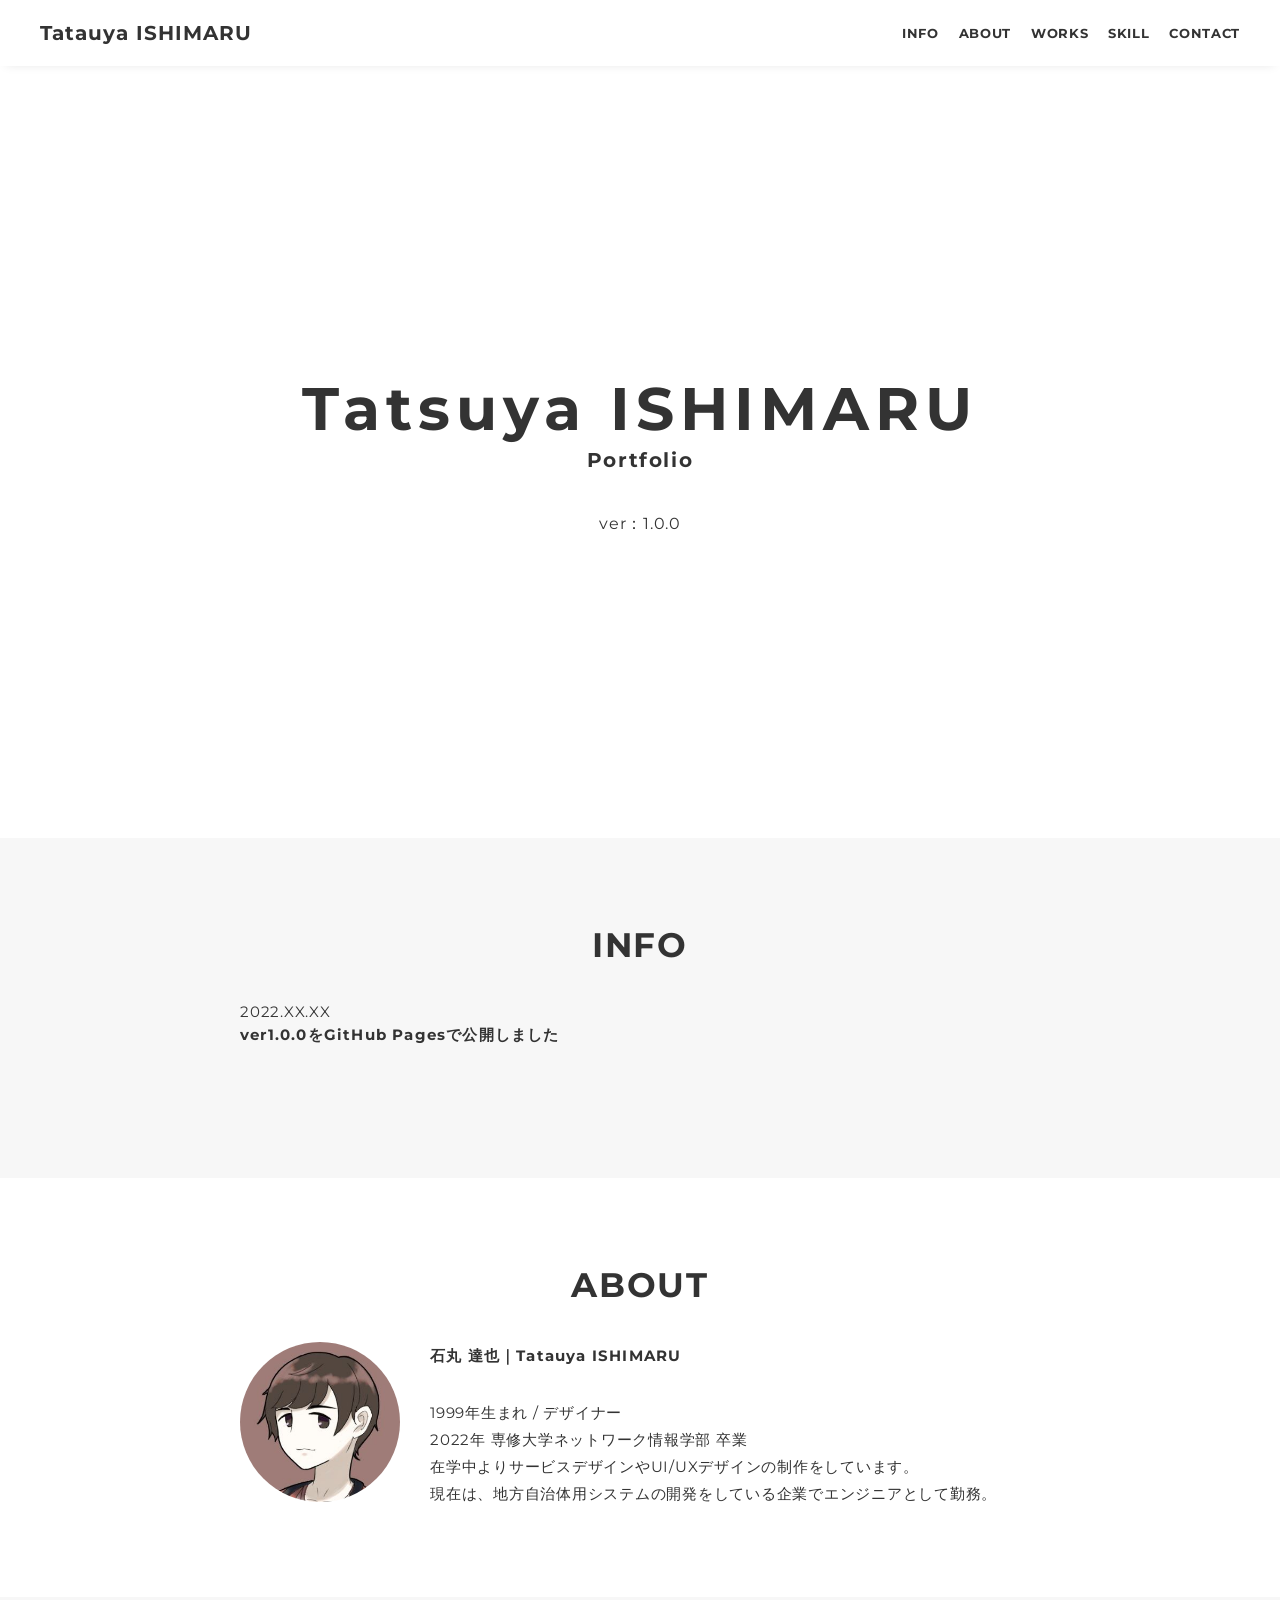
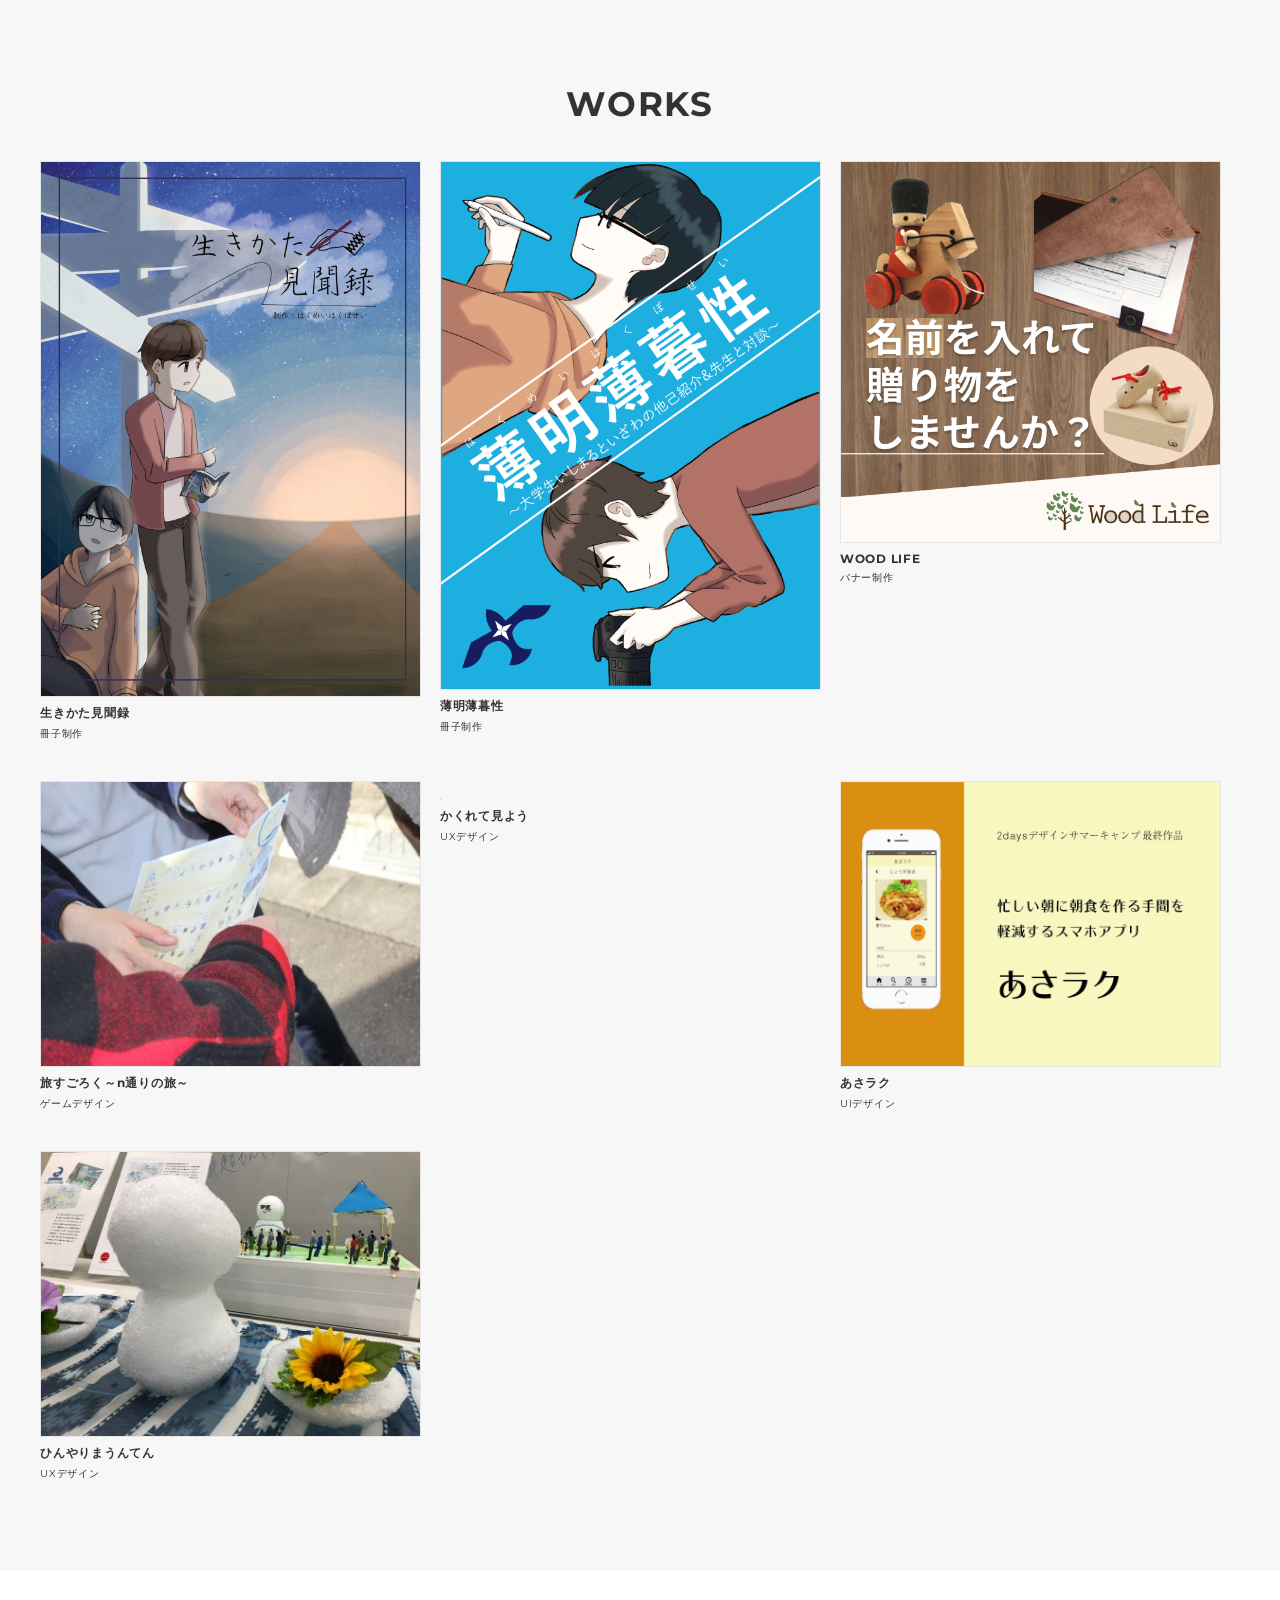
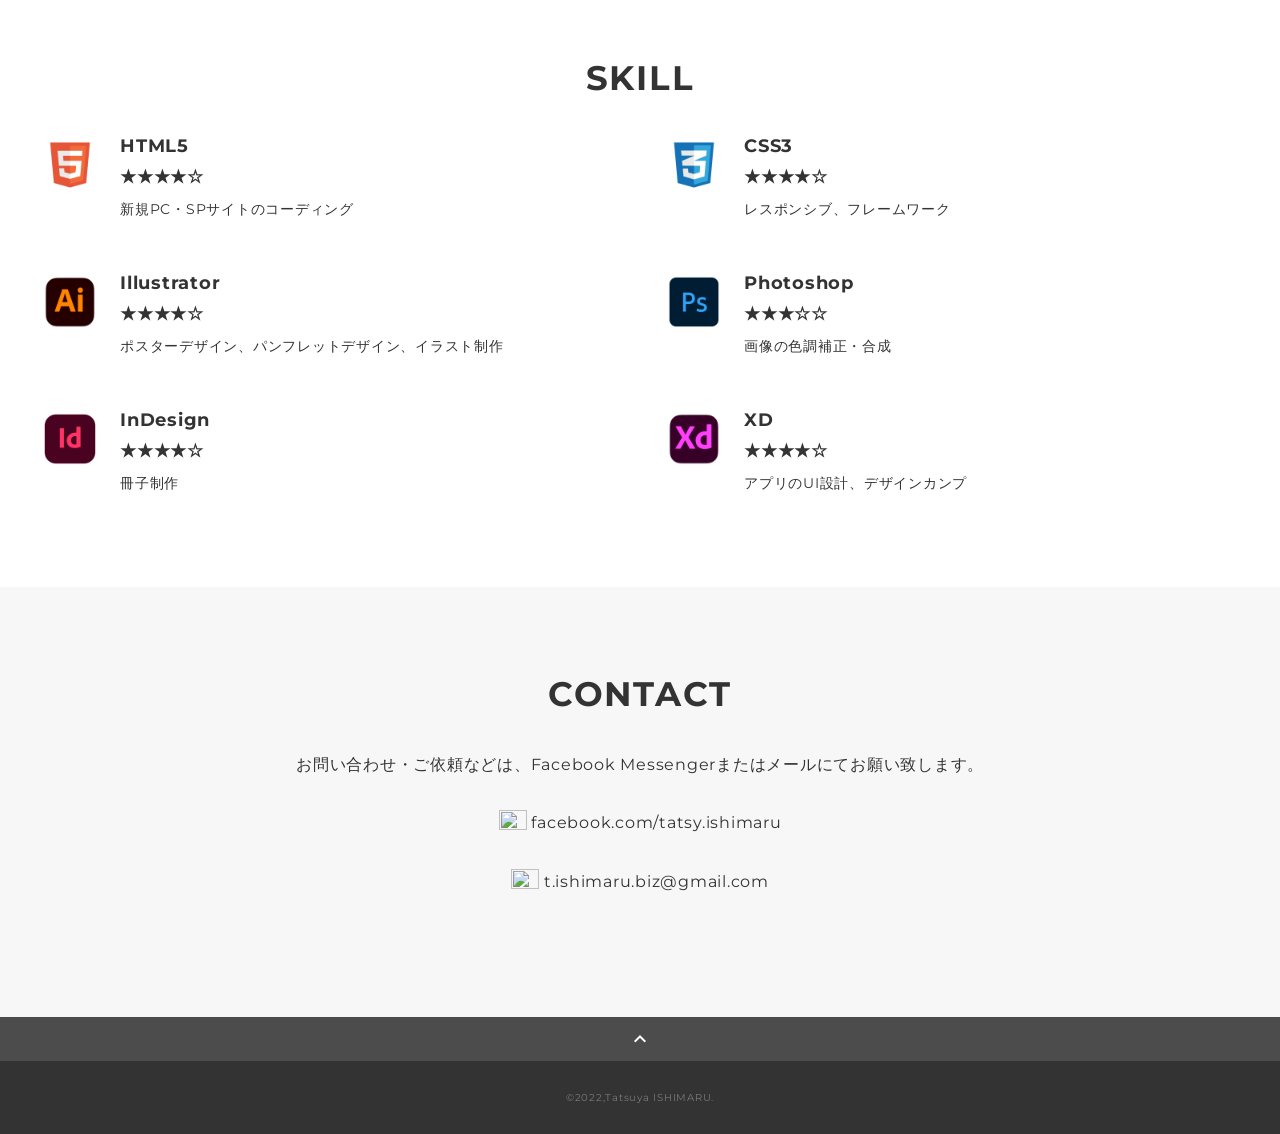
==== PortfolioSite/index.html @ 35bc1851 "GoogleAnalyticsのトラッキングコード敷設" ====
<!DOCTYPE html>
<html>
<head>
    <meta charset="utf-8">
    <meta name="viewport" content="width=device-width,initial-scale=1">
    <meta property='og:type' content='website'>
    <meta property='og:title' content='Tatsuya ISHIMARU'>
    <meta property='og:url' content='URLが入る'>
    <meta property='og:description' content='Tatsuya ISHIMARUのポートフォリオサイトです。'>
    <meta property="og:image" content="img/ogp.png">
    <meta name="description" content="Tatsuya ISHIMARUのポートフォリオサイトです" />
    <title>Tatsuya ISHIMARU</title>
    <link rel="preconnect" href="https://fonts.gstatic.com">
    <link href="https://fonts.googleapis.com/css2?family=Montserrat:wght@400;700&display=swap" rel="stylesheet">
    <link href="https://fonts.googleapis.com/css?family=Material+Icons+Outlined" rel="stylesheet">
    <link href="css/ress.css" media="all" rel="stylesheet" type="text/css" />
    <link href="css/style.css" media="all" rel="stylesheet" type="text/css" />
    <link rel="shortcut icon" href="img/favicon.ico" />
    <link rel=”canonical” href=”URLが入る” />
    <!-- Global site tag (gtag.js) - Google Analytics -->
    <script async src="https://www.googletagmanager.com/gtag/js?id=UA-171117516-1"></script>
    <script>
        window.dataLayer = window.dataLayer || [];
        function gtag() { dataLayer.push(arguments); }
        gtag('js', new Date());

        gtag('config', 'UA-171117516-1');
    </script>

</head>

<body>
    <div class="wrapper">
        <header class="header ">
            <div class="container">
                <h1 class="header-logo">
                    <a href=".">Tatauya ISHIMARU</a>
                </h1>
                <nav class="gnav">
                    <ul class="gnav-list">
                        <li class="gnav-item"><a href="#info">INFO</a></li>
                        <li class="gnav-item"><a href="#about">ABOUT</a></li>
                        <li class="gnav-item"><a href="#works">WORKS</a></li>
                        <li class="gnav-item"><a href="#skill">SKILL</a></li>
                        <li class="gnav-item"><a href="#contact">CONTACT</a></li>
                    </ul>
                </nav>
            </div>
        </header>

        <main class="content">
            <div class="mv">
                <div class="mv-container">
                    <p class="mv-title">Tatsuya ISHIMARU</p>
                    <p class="mv-subtitle">Portfolio</p>
                    <p class="mv-text">
                        ver：1.0.0
                    </p>
                </div>
            </div>

            <section class="about section" id="info">
                <div class="container">
                    <h2 class="title">INFO</h2>
                    <div class="profile">
                        <div class="profile-body">
                            <a class="works-item">2022.XX.XX</a>
                            <p class="mv-subtitle">
                                ver1.0.0をGitHub Pagesで公開しました
                            </p>
                        </div>
                    </div>
                </div>
            </section>

            <section class="about section" id="about">
                <div class="container">
                    <h2 class="title">ABOUT</h2>
                    <div class="profile">
                        <p class="profile-img">
                            <img src="img/profile.jpg" alt="">
                        </p>
                        <div class="profile-body">
                            <p class="mv-subtitle">
                                石丸 達也｜Tatauya ISHIMARU
                            </p>
                            <p>
                                1999年生まれ / デザイナー<br>
                                2022年 専修大学ネットワーク情報学部 卒業<br>
                                在学中よりサービスデザインやUI/UXデザインの制作をしています。<br>
                                現在は、地方自治体用システムの開発をしている企業でエンジニアとして勤務。
                            </p>
                        </div>
                    </div>
                </div>
            </section>

            <section class="works section" id="works">
                <div class="container">
                    <h2 class="title">WORKS</h2>
                    <div class="works-list">
                        <a class="works-item" href="07-works.html">
                            <div class="works-img"><img src="img/ikikata-kenbunroku.png" alt="" /></div>
                            <p class="works-name">生きかた見聞録</p>
                            <p class="works-info">冊子制作</p>
                        </a>
                        <a class="works-item" href="06-works.html">
                            <div class="works-img"><img src="img/hakumei-hakubosei.png" alt="" /></div>
                            <p class="works-name">薄明薄暮性</p>
                            <p class="works-info">冊子制作</p>
                        </a>
                        <a class="works-item" href="05-works.html">
                            <div class="works-img"><img src="img/woodlife.png" alt="" /></div>
                            <p class="works-name">WOOD LIFE</p>
                            <p class="works-info">バナー制作</p>
                        </a>
                        <a class="works-item" href="04-works.html">
                            <div class="works-img"><img src="img/travelgame.JPG" alt="" /></div>
                            <p class="works-name">旅すごろく～n通りの旅～</p>
                            <p class="works-info">ゲームデザイン</p>
                        </a>
                        <a class="works-item" href="03-works.html">
                            <div class="works-img"><img src="img/kakurete-miyou.jpg" alt="" /></div>
                            <p class="works-name">かくれて見よう</p>
                            <p class="works-info">UXデザイン</p>
                        </a>
                        <a class="works-item" href="02-works.html">
                            <div class="works-img"><img src="img/asaraku.png" alt="" /></div>
                            <p class="works-name">あさラク</p>
                            <p class="works-info">UIデザイン</p>
                        </a>
                        <a class="works-item" href="01-works.html">
                            <div class="works-img"><img src="img/hinyari-mountain.jpg" alt="" /></div>
                            <p class="works-name">ひんやりまうんてん</p>
                            <p class="works-info">UXデザイン</p>
                        </a>
                    </div>
                </div>
            </section>

            <section class="skill section" id="skill">
                <div class="container">
                    <h2 class="title">SKILL</h2>
                    <div class="skill-list">
                        <div class="skill-item">
                            <p class="skill-img"><img src="img/html5_icon.png" alt=""></p>
                            <div class="skill-body">
                                <h3 class="skill-name">HTML5</h3>
                                <h3 class="skill-name">★★★★☆</h3>
                                <p class="skill-text">
                                    新規PC・SPサイトのコーディング
                                </p>
                            </div>
                        </div>
                        <div class="skill-item">
                            <p class="skill-img"><img src="img/css3_icon.png" alt=""></p>
                            <div class="skill-body">
                                <h3 class="skill-name">CSS3</h3>
                                <h3 class="skill-name">★★★★☆</h3>
                                <p class="skill-text">
                                    レスポンシブ、フレームワーク
                                </p>
                            </div>
                        </div>
                        <div class="skill-item">
                            <p class="skill-img"><img src="img/illustrator_icon.png" alt=""></p>
                            <div class="skill-body">
                                <h3 class="skill-name">Illustrator</h3>
                                <h3 class="skill-name">★★★★☆</h3>
                                <p class="skill-text">
                                    ポスターデザイン、パンフレットデザイン、イラスト制作
                                </p>
                            </div>
                        </div>
                        <div class="skill-item">
                            <p class="skill-img"><img src="img/photoshop_icon.png" alt=""></p>
                            <div class="skill-body">
                                <h3 class="skill-name">Photoshop</h3>
                                <h3 class="skill-name">★★★☆☆</h3>
                                <p class="skill-text">
                                    画像の色調補正・合成
                                </p>
                            </div>
                        </div>
                        <div class="skill-item">
                            <p class="skill-img"><img src="img/indesign_icon.png" alt=""></p>
                            <div class="skill-body">
                                <h3 class="skill-name">InDesign</h3>
                                <h3 class="skill-name">★★★★☆</h3>
                                <p class="skill-text">
                                    冊子制作
                                </p>
                            </div>
                        </div>
                        <div class="skill-item">
                            <p class="skill-img"><img src="img/xd_icon.png" alt=""></p>
                            <div class="skill-body">
                                <h3 class="skill-name">XD</h3>
                                <h3 class="skill-name">★★★★☆</h3>
                                <p class="skill-text">
                                    アプリのUI設計、デザインカンプ
                                </p>
                            </div>
                        </div>
                    </div>
                </div>
            </section>

            <section class="contact section" id="contact">
                <div class="container">
                    <h2 class="title">CONTACT</h2>
                    <p class="lead">
                        お問い合わせ・ご依頼などは、<br class="sp-only">Facebook Messengerまたはメールにてお願い致します。
                    </p>
                    <div class="contact-list">
                        <p class="lead">
                            <span><img src="svg/facebook-brands.svg" width="28" height="28"></span>
                            <span class="contact-item">facebook.com/tatsy.ishimaru</span>
                        </p>
                        <p class="lead">
                            <span><img src="svg/envelope-solid.svg" width="28" height="28"></span>
                            <span class="contact-item">t.ishimaru.biz@gmail.com</span>
                        </p>
                    </div>
                </div>
            </section>

            <div class="page-top" id="js-page-top">
                <span class="material-icons-outlined">expand_less</span>
            </div>
        </main>

        <footer class="footer">
            <div class="copyright">&copy;2022,Tatsuya ISHIMARU.</div>
        </footer>

    </div>
    <script src="https://ajax.googleapis.com/ajax/libs/jquery/3.6.0/jquery.min.js"></script>
    <script type='text/javascript' src="js/script.js"></script>
</body>
</html>
---- PortfolioSite/css/ress.css ----
/*!
 * ress.css • v3.0.1
 * MIT License
 * github.com/filipelinhares/ress
 */

/* # =================================================================
   # Global selectors
   # ================================================================= */

html {
  box-sizing: border-box;
  word-break: normal;
  -moz-tab-size: 4;
  tab-size: 4;

  -webkit-text-size-adjust: 100%; /* Prevent adjustments of font size after orientation changes in iOS */
}

*,
::before,
::after {
  box-sizing: inherit;
  background-repeat: no-repeat; /* Set `background-repeat: no-repeat` to all elements and pseudo elements */
}

::before,
::after {
  vertical-align: inherit;
  text-decoration: inherit; /* Inherit text-decoration and vertical align to ::before and ::after pseudo elements */
}

* {
  margin: 0;
  padding: 0; /* Reset `padding` and `margin` of all elements */
}

/* # =================================================================
   # General elements
   # ================================================================= */

hr {
  overflow: visible; /* Show the overflow in Edge and IE */
  height: 0; /* Add the correct box sizing in Firefox */
}

details,
main {
  display: block; /* Render the `main` element consistently in IE. */
}

summary {
  display: list-item; /* Add the correct display in all browsers */
}

small {
  font-size: 80%; /* Set font-size to 80% in `small` elements */
}

[hidden] {
  display: none; /* Add the correct display in IE */
}

abbr[title] {
  /* Add the correct text decoration in Chrome, Edge, IE, Opera, and Safari */
  text-decoration: underline;
  text-decoration: underline dotted;
  border-bottom: none; /* Remove the bottom border in Chrome 57 */
}

a {
  background-color: transparent; /* Remove the gray background on active links in IE 10 */
}

a:active,
a:hover {
  outline-width: 0; /* Remove the outline when hovering in all browsers */
}

code,
kbd,
pre,
samp {
  font-family: monospace, monospace; /* Specify the font family of code elements */
}

pre {
  font-size: 1em; /* Correct the odd `em` font sizing in all browsers */
}

b,
strong {
  font-weight: bolder; /* Add the correct font weight in Chrome, Edge, and Safari */
}

/* https://gist.github.com/unruthless/413930 */
sub,
sup {
  position: relative;
  font-size: 75%;
  line-height: 0;
  vertical-align: baseline;
}

sub {
  bottom: -.25em;
}

sup {
  top: -.5em;
}

/* # =================================================================
   # Forms
   # ================================================================= */

input {
  border-radius: 0;
}

/* Replace pointer cursor in disabled elements */
[disabled] {
  cursor: default;
}

[type="number"]::-webkit-container-spin-button,
[type="number"]::-webkit-outer-spin-button {
  height: auto; /* Correct the cursor style of increment and decrement buttons in Chrome */
}

[type="search"] {
  outline-offset: -2px; /* Correct the outline style in Safari */

  -webkit-appearance: textfield; /* Correct the odd appearance in Chrome and Safari */
}

[type="search"]::-webkit-search-decoration {
  -webkit-appearance: none; /* Remove the container padding in Chrome and Safari on macOS */
}

textarea {
  overflow: auto; /* Internet Explorer 11+ */
  resize: vertical; /* Specify textarea resizability */
}

button,
input,
optgroup,
select,
textarea {
  font: inherit; /* Specify font inheritance of form elements */
}

optgroup {
  font-weight: bold; /* Restore the font weight unset by the previous rule */
}

button {
  overflow: visible; /* Address `overflow` set to `hidden` in IE 8/9/10/11 */
}

button,
select {
  text-transform: none; /* Firefox 40+, Internet Explorer 11- */
}

/* Apply cursor pointer to button elements */
button,
[type="button"],
[type="reset"],
[type="submit"],
[role="button"] {
  cursor: pointer;
  color: inherit;
}

/* Remove container padding and border in Firefox 4+ */
button::-moz-focus-container,
[type="button"]::-moz-focus-container,
[type="reset"]::-moz-focus-container,
[type="submit"]::-moz-focus-container {
  padding: 0;
  border-style: none;
}

/* Replace focus style removed in the border reset above */
button:-moz-focusring,
[type="button"]::-moz-focus-container,
[type="reset"]::-moz-focus-container,
[type="submit"]::-moz-focus-container {
  outline: 1px dotted ButtonText;
}

button,
html [type="button"],
/* Prevent a WebKit bug where (2) destroys native `audio` and `video`controls in Android 4 */
[type="reset"],
[type="submit"] {
  -webkit-appearance: button; /* Correct the inability to style clickable types in iOS */
}

/* Remove the default button styling in all browsers */
button,
input,
select,
textarea {
  border-style: none;
  background-color: transparent;
}

/* Style select like a standard input */
select {
  -webkit-appearance: none; /* Chrome 41+ */
  -moz-appearance: none; /* Firefox 36+ */
}

select::-ms-expand {
  display: none; /* Internet Explorer 11+ */
}

select::-ms-value {
  color: currentColor; /* Internet Explorer 11+ */
}

legend {
  display: table; /* Correct the text wrapping in Edge and IE */
  max-width: 100%; /* Correct the text wrapping in Edge and IE */
  max-width: 100%; /* Correct the text wrapping in Edge 18- and IE */
  white-space: normal; /* Correct the text wrapping in Edge and IE */
  color: inherit; /* Correct the color inheritance from `fieldset` elements in IE */
  border: 0; /* Correct `color` not being inherited in IE 8/9/10/11 */
}

::-webkit-file-upload-button {
  font: inherit; /* Change font properties to `inherit` in Chrome and Safari */
  color: inherit;
  /* Correct the inability to style clickable types in iOS and Safari */

  -webkit-appearance: button;
}

/* # =================================================================
   # Specify media element style
   # ================================================================= */

img {
  border-style: none; /* Remove border when inside `a` element in IE 8/9/10 */
}

/* Add the correct vertical alignment in Chrome, Firefox, and Opera */
progress {
  vertical-align: baseline;
}

/* # =================================================================
   # Accessibility
   # ================================================================= */

/* Hide content from screens but not screenreaders */
@media screen {
  [hidden~="screen"] {
    display: inherit;
  }
  [hidden~="screen"]:not(:active):not(:focus):not(:target) {
    position: absolute !important;
    clip: rect(0 0 0 0) !important;
  }
}

/* Specify the progress cursor of updating elements */
[aria-busy="true"] {
  cursor: progress;
}

/* Specify the pointer cursor of trigger elements */
[aria-controls] {
  cursor: pointer;
}

/* Specify the unstyled cursor of disabled, not-editable, or otherwise inoperable elements */
[aria-disabled] {
  cursor: default;
}
---- PortfolioSite/css/style.css ----
body {
  font-family: "Montserrat","Helvetica Neue",Arial,"Hiragino Kaku Gothic ProN","Hiragino Sans",Meiryo,sans-serif;
  font-size: 15px;
  letter-spacing: .05em;
  color: #333;
}

a {
  transition: opacity .3s;
  text-decoration: none;
  color: #1ca9e3;
}

img {
  max-width: 100%;
  height: auto;
  vertical-align: bottom;
  border-style: none;
}



.pc-only {
  display: block;
}

.sp-only {
  display: none;
}

/*--------------------------------
 レイアウト
---------------------------------*/
.wrapper {
  padding-top: 73px;
}

.section {
  padding: 90px 0;
}

.section:nth-of-type(odd) {
  background-color: #f7f7f7;
}

.container {
  max-width: 1340px;
  margin: 0 auto;
  padding: 0 40px;
}

/*--------------------------------
 見出し
---------------------------------*/
.title {
  font-size: 34px;
  font-weight: bold;
  line-height: 1;
  margin-bottom: 40px;
  text-align: center;
  letter-spacing: .05em;
  color: #333;
}

.lead {
  font-size: 16px;
  line-height: 1.8;
  margin-bottom: 30px;
}

/*--------------------------------
ヘッダー
---------------------------------*/
.header {
  position: fixed;
  top: 0;
  z-index: 1;
  width: 100%;
  background-color: #fff;
  box-shadow: 0 5px 10px -6px rgba(0,0,0,.1);
}

.header .container {
  display: flex;
  align-items: center;
  justify-content: space-between;
  padding: 20px 40px;
}

.header-logo {
  font-size: 20px;
  font-weight: bold;
  line-height: 1.2;
  margin-right: 20px;
  letter-spacing: .05em;
}

.header-logo a {
  color: #333;
}

.gnav-list {
  display: flex;
  justify-content: space-between;
  list-style: none;
}

.gnav-item:not(:last-child) {
  margin-right: 20px;
}

.gnav-item a {
  position: relative;
  font-size: 13px;
  font-weight: bold;
  display: inline-block;
  padding: 5px 0;
  transition: .3s;
  letter-spacing: .05em;
  color: #333;
}
.gnav-item a:after {
  position: absolute;
  bottom: 0;
  left: 50%;
  width: 0;
  height: 3px;
  content: "";
  transition: .3s;
  -webkit-transform: translateX(-50%);
  transform: translateX(-50%);
  background-color: #333;
}

.gnav-item a:hover:after {
  width: 100%;
}

/*--------------------------------
 メインビジュアル
---------------------------------*/
.mv {
  display: flex;
  align-items: center;
  justify-content: center;
  height: 85vh;
  text-align: center;
}

.mv-container {
  padding: 0 40px;
}

.mv-title {
  font-size: 60px;
  font-weight: bold;
  line-height: 1.2;
  margin-bottom: 5px;
  letter-spacing: .1em;
}
.mv-subtitle {
  font-size: 20px;
  font-weight: bold;
  line-height: 1;
  margin-bottom: 40px;
  letter-spacing: .08em;
}

.mv-text {
  font-size: 16px;
  line-height: 1.8;
}

/*--------------------------------
 Works
---------------------------------*/
.works-list {
  display: flex;
  flex-wrap: wrap;
  margin-bottom: -40px;
}

.works-item {
  width: 31.74603%;
  margin-right: 1.58730%;
  margin-bottom: 40px;
  color: #333;
}

.works-item:hover {
  opacity: .9;
}

.works-item:nth-of-type(3n) {
  margin-right: 0;
}

.works-img img {
  border: 1px solid #e6e6e6;
}

.works-name {
  font-size: 12px;
  font-weight: bold;
  margin-top: 8px;
}

.works-info {
  font-size: 10px;
  margin-top: 5px;
}

/*--------------------------------
 Skill
---------------------------------*/
.skill-list {
  display: flex;
  flex-wrap: wrap;
  justify-content: space-between;
  margin-bottom: -50px;
}

.skill-item {
  display: flex;
  align-items: flex-start;
  justify-content: space-between;
  width: 48%;
  margin-bottom: 50px;
}

.skill-img {
  width: 60px;
  height: auto;
  margin-right: 20px;
}

.skill-body {
  flex: 1;
}

.skill-name {
  margin-bottom: 10px;
}

.skill-text {
  font-size: 14px;
  line-height: 1.8;
}

/*--------------------------------
 About
---------------------------------*/
.profile {
  display: flex;
  flex-wrap: wrap;
  max-width: 800px;
  margin: 0 auto;
}
.profile-img {
  width: 20%;
  margin-right: 30px;
  border-radius: 50%;
}
.profile-img img {
  border-radius: 50%;
}
.profile-body {
  flex: 1;
}

.profile-body p {
  font-size: 15px;
  line-height: 1.8;
}

.profile-body p:not(:last-child) {
  margin-bottom: 30px;
}

/*--------------------------------
 Contact
---------------------------------*/
.contact {
  text-align: center;
}

.contact-item:not(:last-child) {
  margin-right: 10px;
}

.contact-text {
  margin-top: 10px;
}
/*--------------------------------
 ページトップ
---------------------------------*/
.page-top {
  font-weight: bold;
  padding: 10px;
  cursor: pointer;
  text-align: center;
  background-color: #4c4c4c;
}

.page-top .material-icons-outlined {
  vertical-align: bottom;
  color: #fff;
}

/*--------------------------------
 フッター
---------------------------------*/
.footer {
  padding: 30px;
  background-color: #333;
}

.copyright {
  font-size: 10px;
  text-align: center;
  color: #797979;
}

/*--------------------------------
 下層：Worksページ
---------------------------------*/
.article {
  padding: 80px 0;
}

.article-container {
  max-width: 1040px;
  margin: 0 auto;
  padding: 0 20px;
}

.article-title {
  margin-bottom: 30px;
  text-align: center;
}

.article-body {
  max-width: 720px;
  margin: 0 auto;
  margin-bottom: 80px;
}

.article-body h3 {
  position: relative;
  font-size: 18px;
  margin-bottom: 5px;
  padding-left: 1em;
}

.article-body h3:not(:first-child) {
  margin-top: 50px;
}

.article-body h3::before {
  position: absolute;
  top: 0;
  left: 0;
  width: 4px;
  height: 100%;
  content: "";
  border-radius: 3px;
  background-color: #333;
}

.article-body p {
  font-size: 15px;
  line-height: 1.8;
  margin-bottom: 30px;
}

.home-link {
  text-align: center;
}

/*media Queries 767
----------------------------------------------------*/
@media screen and (max-width: 767px) {
  body {
    font-size: 14px;
  }

  .pc-only {
    display: none;
  }

  .sp-only {
    display: block;
  }

  /* 見出し */
  .title {
    font-size: 26px;
    margin-bottom: 20px;
  }

  .lead {
    font-size: 14px;
    line-height: 1.7;
    margin-bottom: 20px;
  }

  /* レイアウト */
  .wrapper {
    padding-top: 57px;
  }

  .section {
    padding: 60px 0;
  }

  .container {
    padding: 0 20px;
  }

  /* ヘッダー */
  .header .container {
    padding: 15px;
  }

  .header-logo {
    font-size: 15px;
    margin-right: 15px;
  }

  .gnav-item:not(:last-child) {
    margin-right: 10px;
  }

  .gnav-item a {
    font-size: 10px;
  }

  .gnav-item a:after {
    display: none;
  }

  /*  メインビジュアル */
  .mv {
    height: 75vh;
  }

  .mv-container {
    padding: 0 20px;
  }

  .mv-title {
    font-size: 30px;
  }
  .mv-subtitle {
    font-size: 16px;
    margin-bottom: 20px;
  }

  .mv-text {
    font-size: 14px;
    line-height: 1.7;
  }

  /* Works */
  .works-name {
    font-size: 12px;
  }

  .works-info {
    margin-top: 3px;
  }

  .works-list {
    justify-content: space-between;
  }

  .works-item {
    flex: 0 0 48%;
    margin-right: 0;
    margin-bottom: 30px;
  }

  /* Skill */
  .skill-list {
    display: block;
    margin-bottom: 0;
  }

  .skill-item {
    width: 100%;
    margin-bottom: 35px;
  }

  .skill-item:last-child {
    margin-bottom: 0;
  }

  .skill-name {
    margin-bottom: 5px;
  }

  .skill-text {
    font-size: 13px;
    line-height: 1.7;
  }

  /* About */
  .profile {
    display: block;
  }
  .profile-img {
    width: 150px;
    margin: 0 auto;
    margin-bottom: 25px;
  }

  .profile-body p {
    font-size: 14px;
    line-height: 1.7;
  }

  .profile-body p:not(:last-child) {
    margin-bottom: 20px;
  }

  /* フッター */
  .footer {
    padding: 20px;
  }

  /* 下層ページ */
  .article {
    padding: 50px 0;
  }

  .article-body h3 {
    font-size: 16px;
    padding-left: .8em;
  }

  .article-body h3:not(:first-child) {
    margin-top: 30px;
  }

  .article-body p {
    font-size: 14px;
    line-height: 1.7;
    margin-bottom: 20px;
  }
}
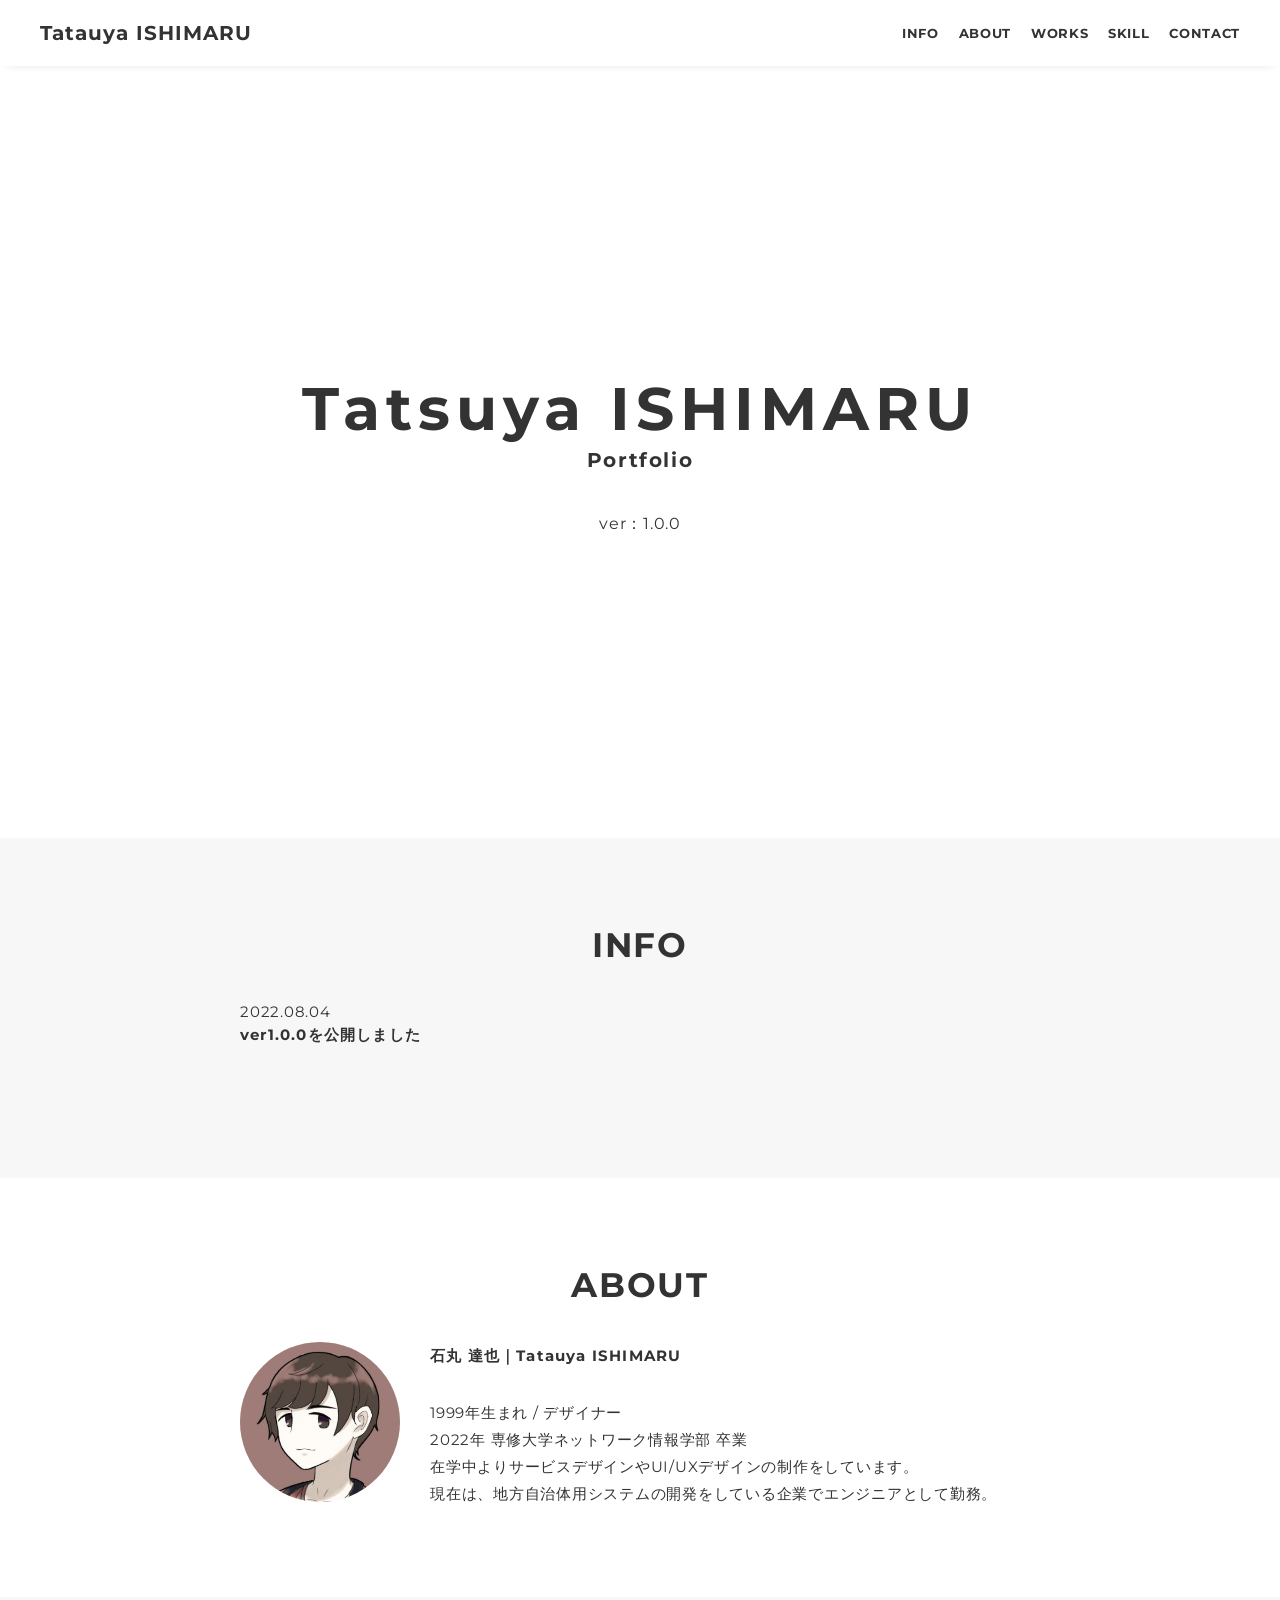
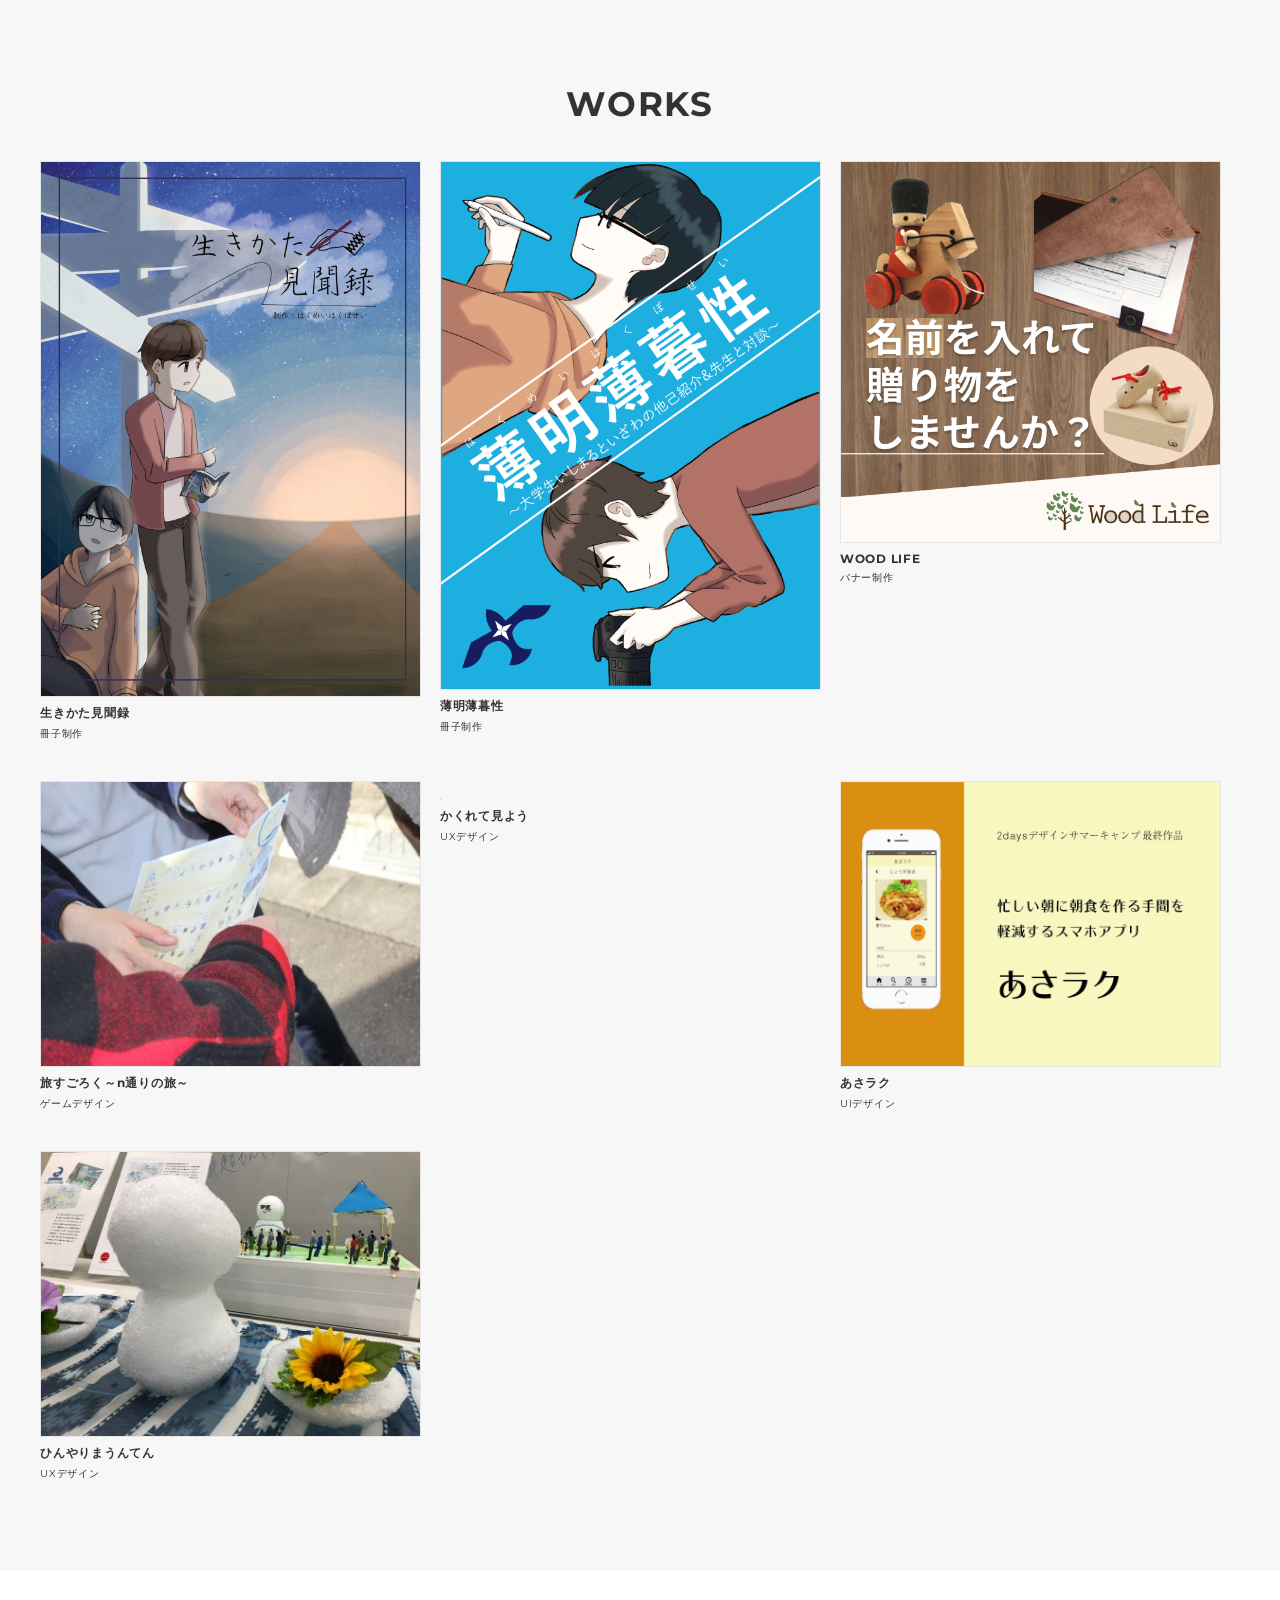
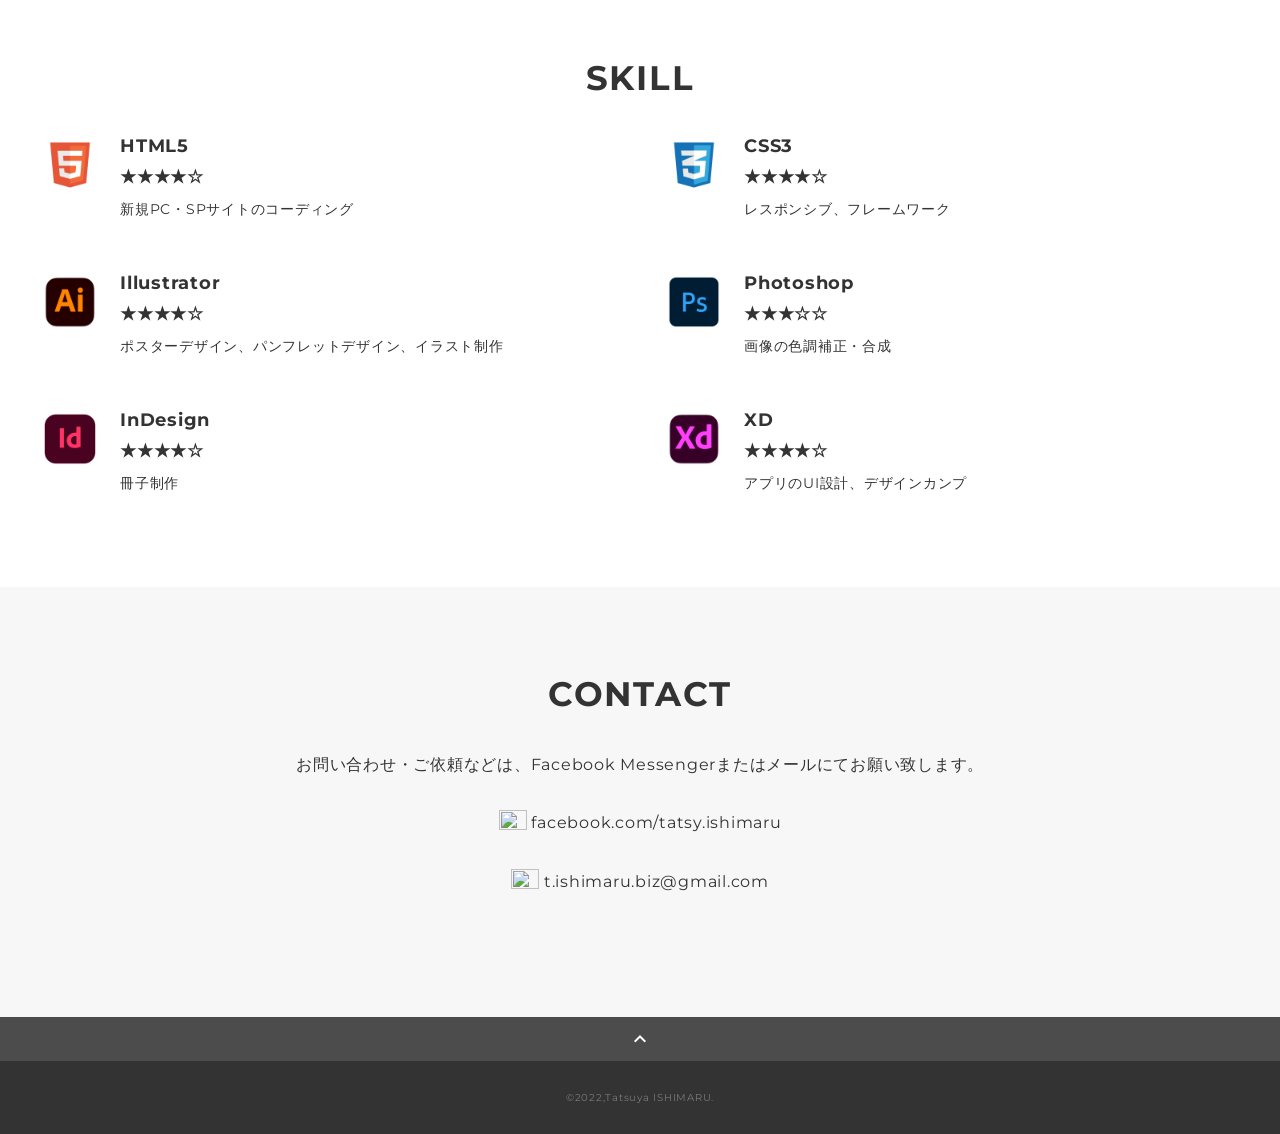
==== commit 244b01df: "お知らせ#1の追加" ====
--- a/PortfolioSite/index.html
+++ b/PortfolioSite/index.html
@@ -64,9 +64,9 @@
                     <h2 class="title">INFO</h2>
                     <div class="profile">
                         <div class="profile-body">
-                            <a class="works-item">2022.XX.XX</a>
+                            <a class="works-item">2022.08.04</a>
                             <p class="mv-subtitle">
-                                ver1.0.0をGitHub Pagesで公開しました
+                                ver1.0.0を公開しました
                             </p>
                         </div>
                     </div>
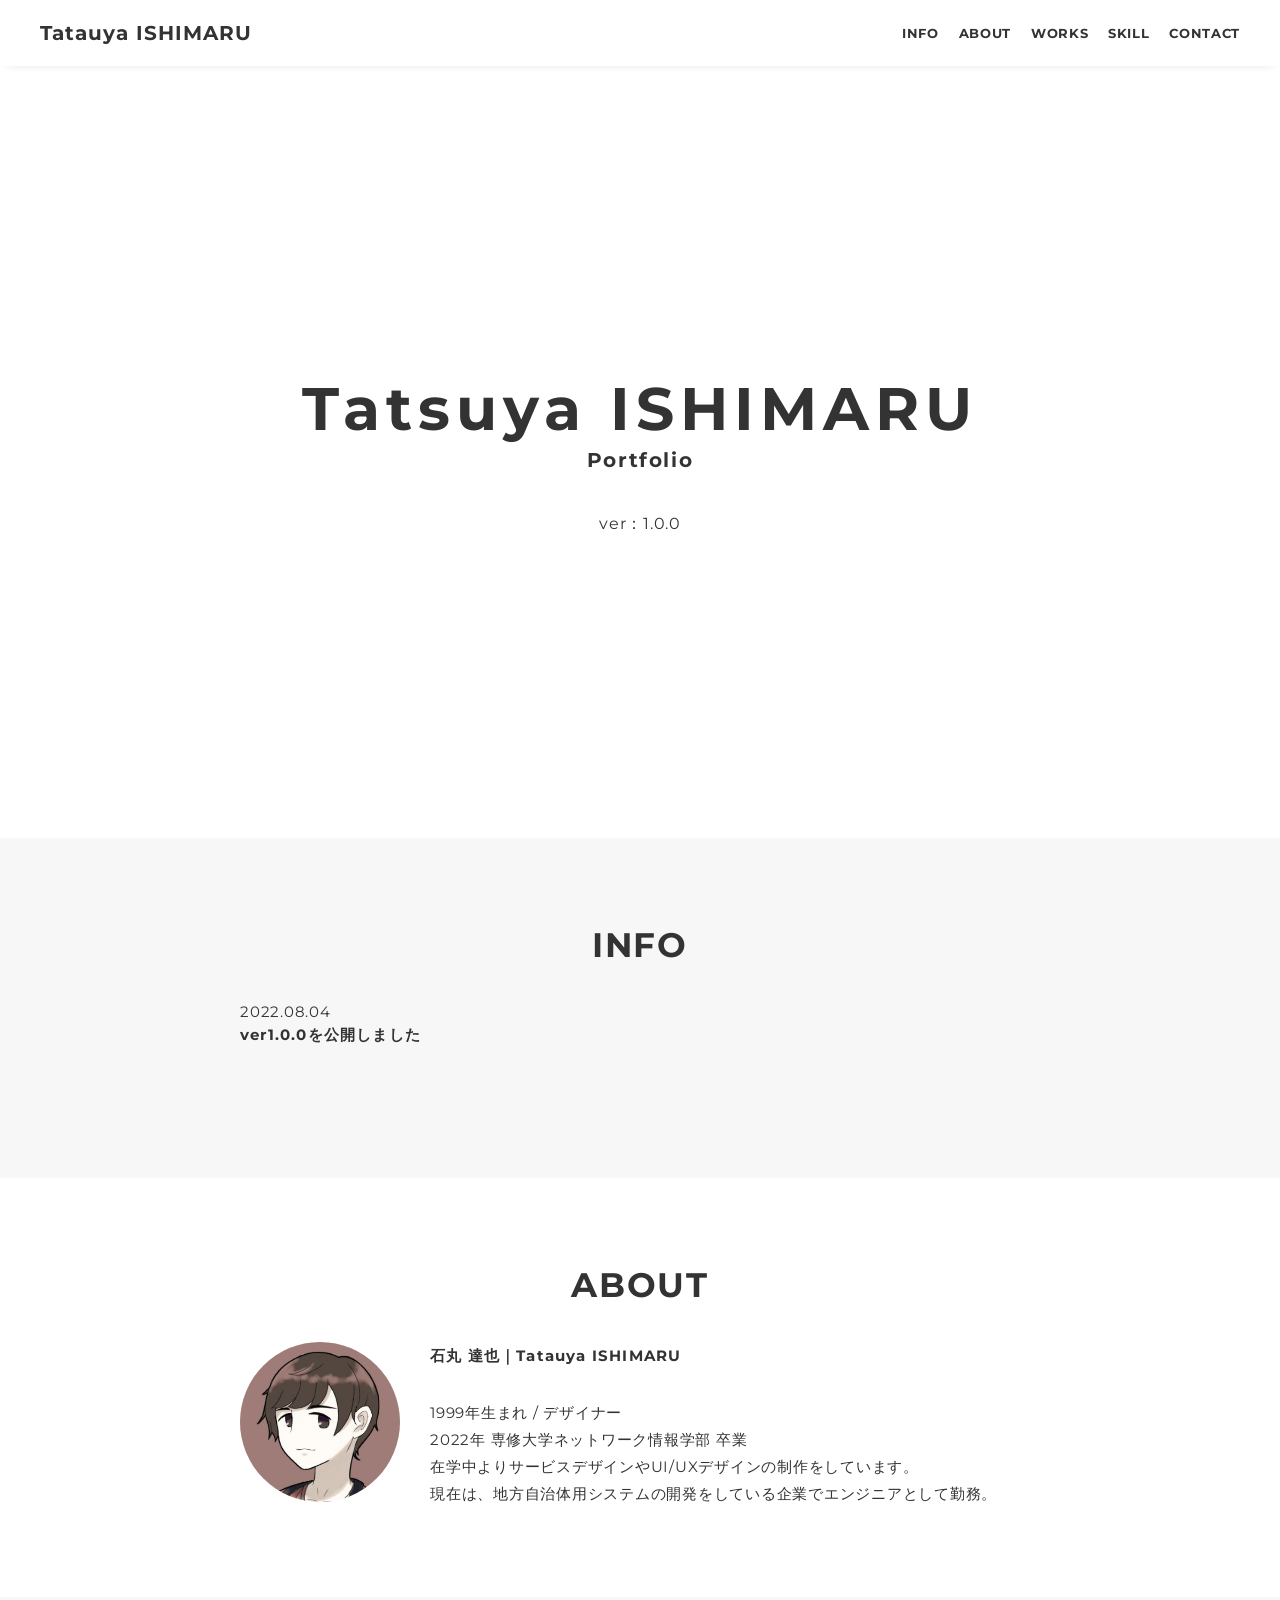
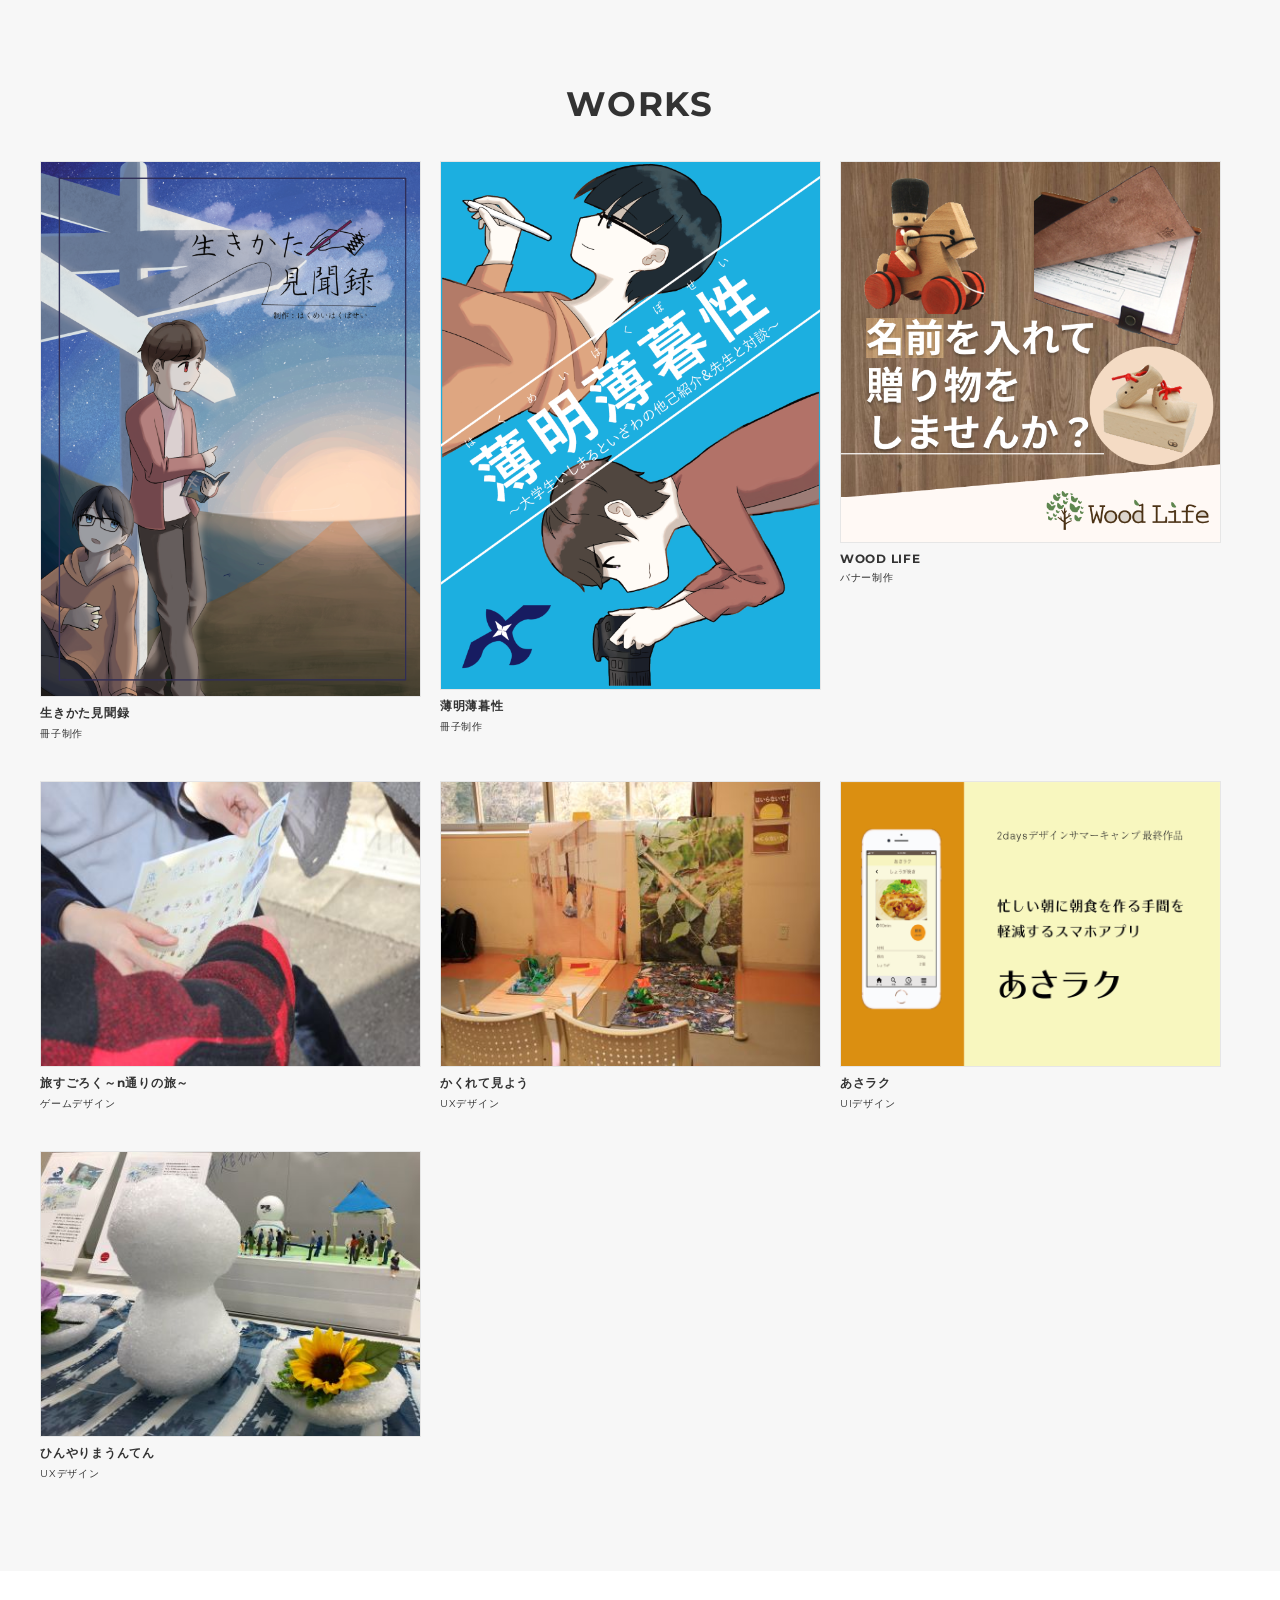
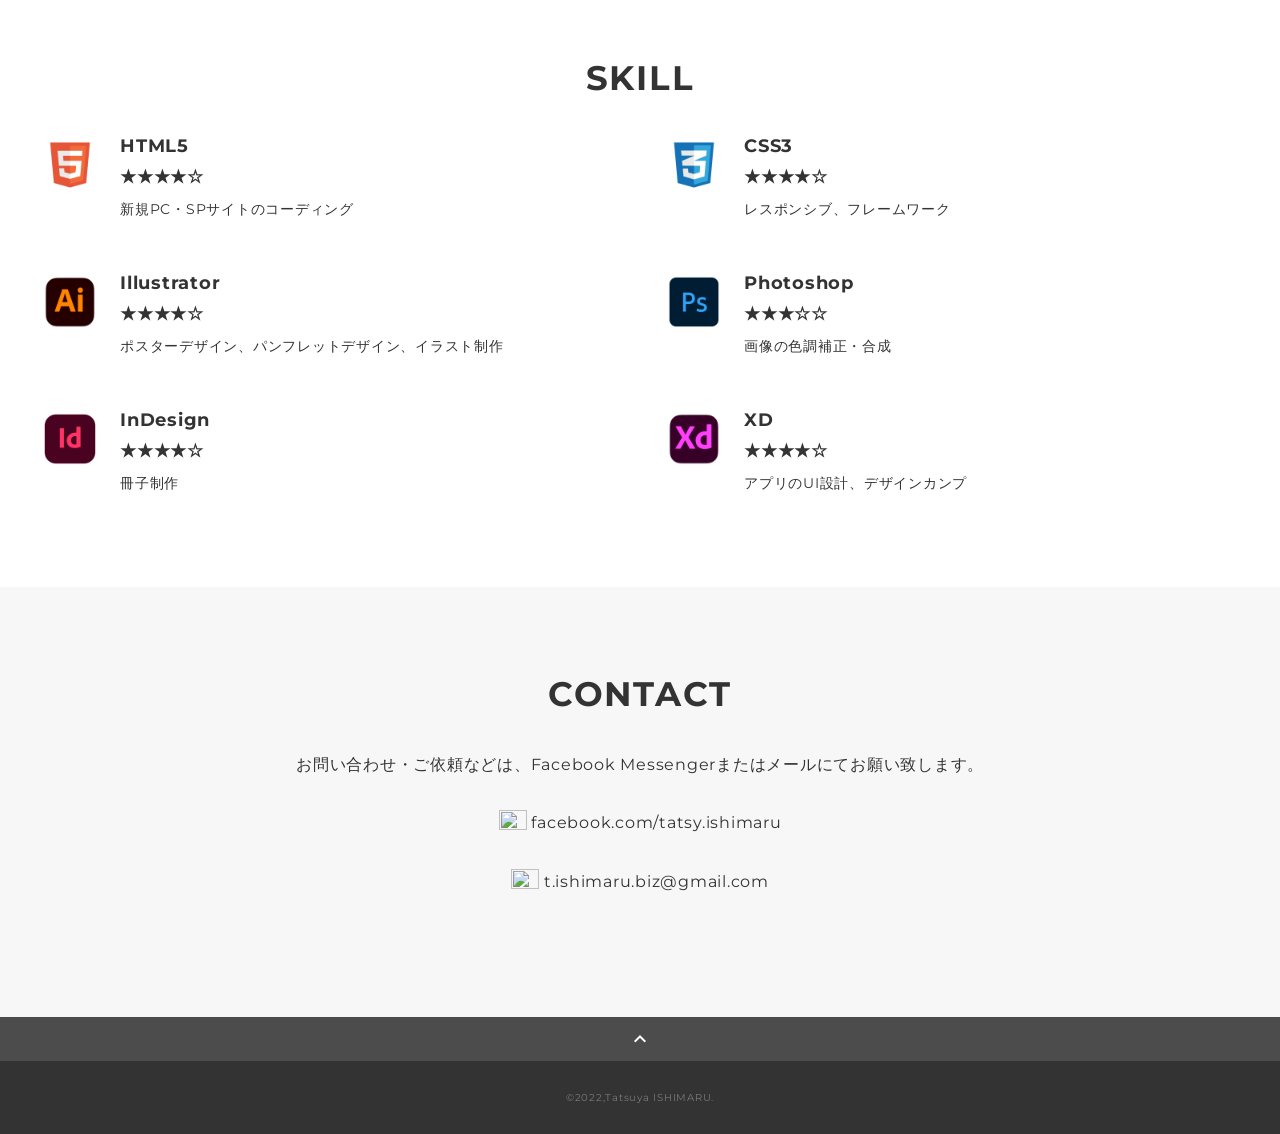
==== commit b839f6d6: "ファイル名の修正" ====
--- a/PortfolioSite/index.html
+++ b/PortfolioSite/index.html
@@ -120,7 +120,7 @@
                             <p class="works-info">ゲームデザイン</p>
                         </a>
                         <a class="works-item" href="03-works.html">
-                            <div class="works-img"><img src="img/kakurete-miyou.jpg" alt="" /></div>
+                            <div class="works-img"><img src="img/kakurete-miyou.JPG" alt="" /></div>
                             <p class="works-name">かくれて見よう</p>
                             <p class="works-info">UXデザイン</p>
                         </a>
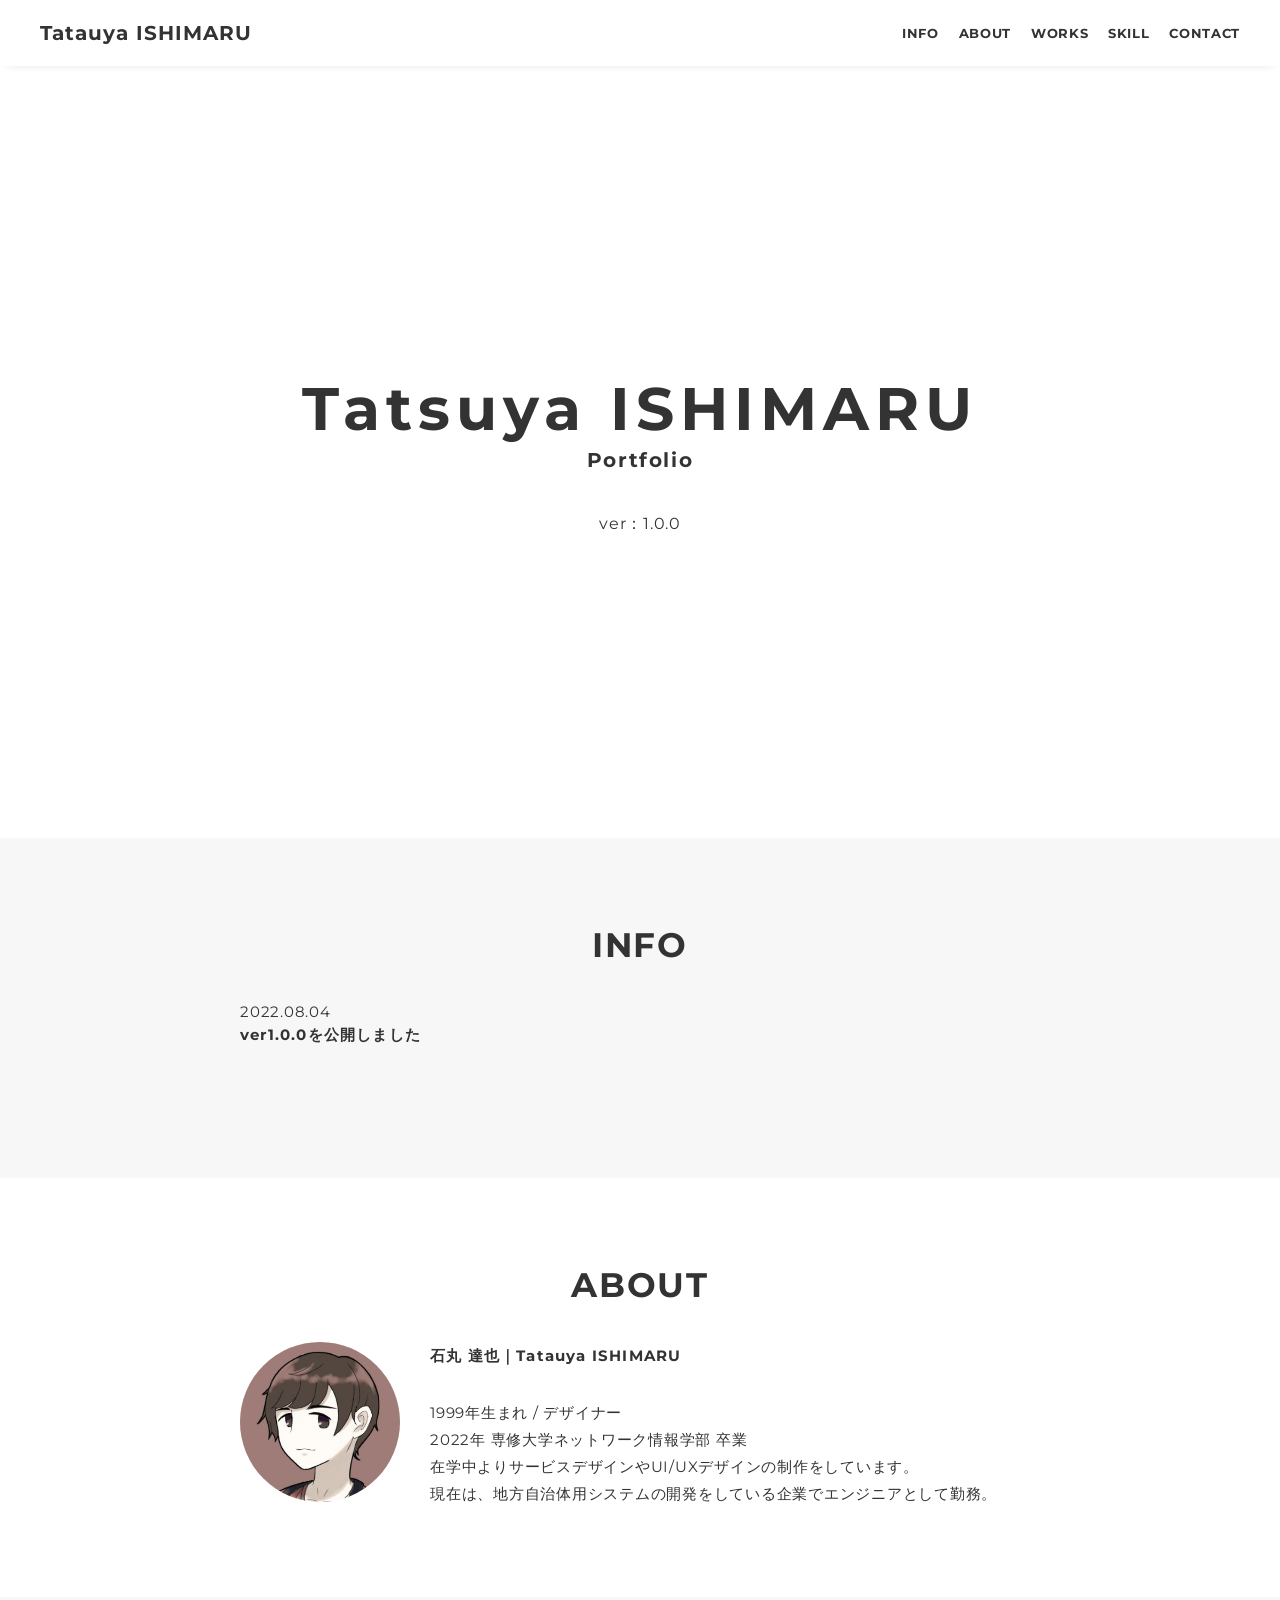
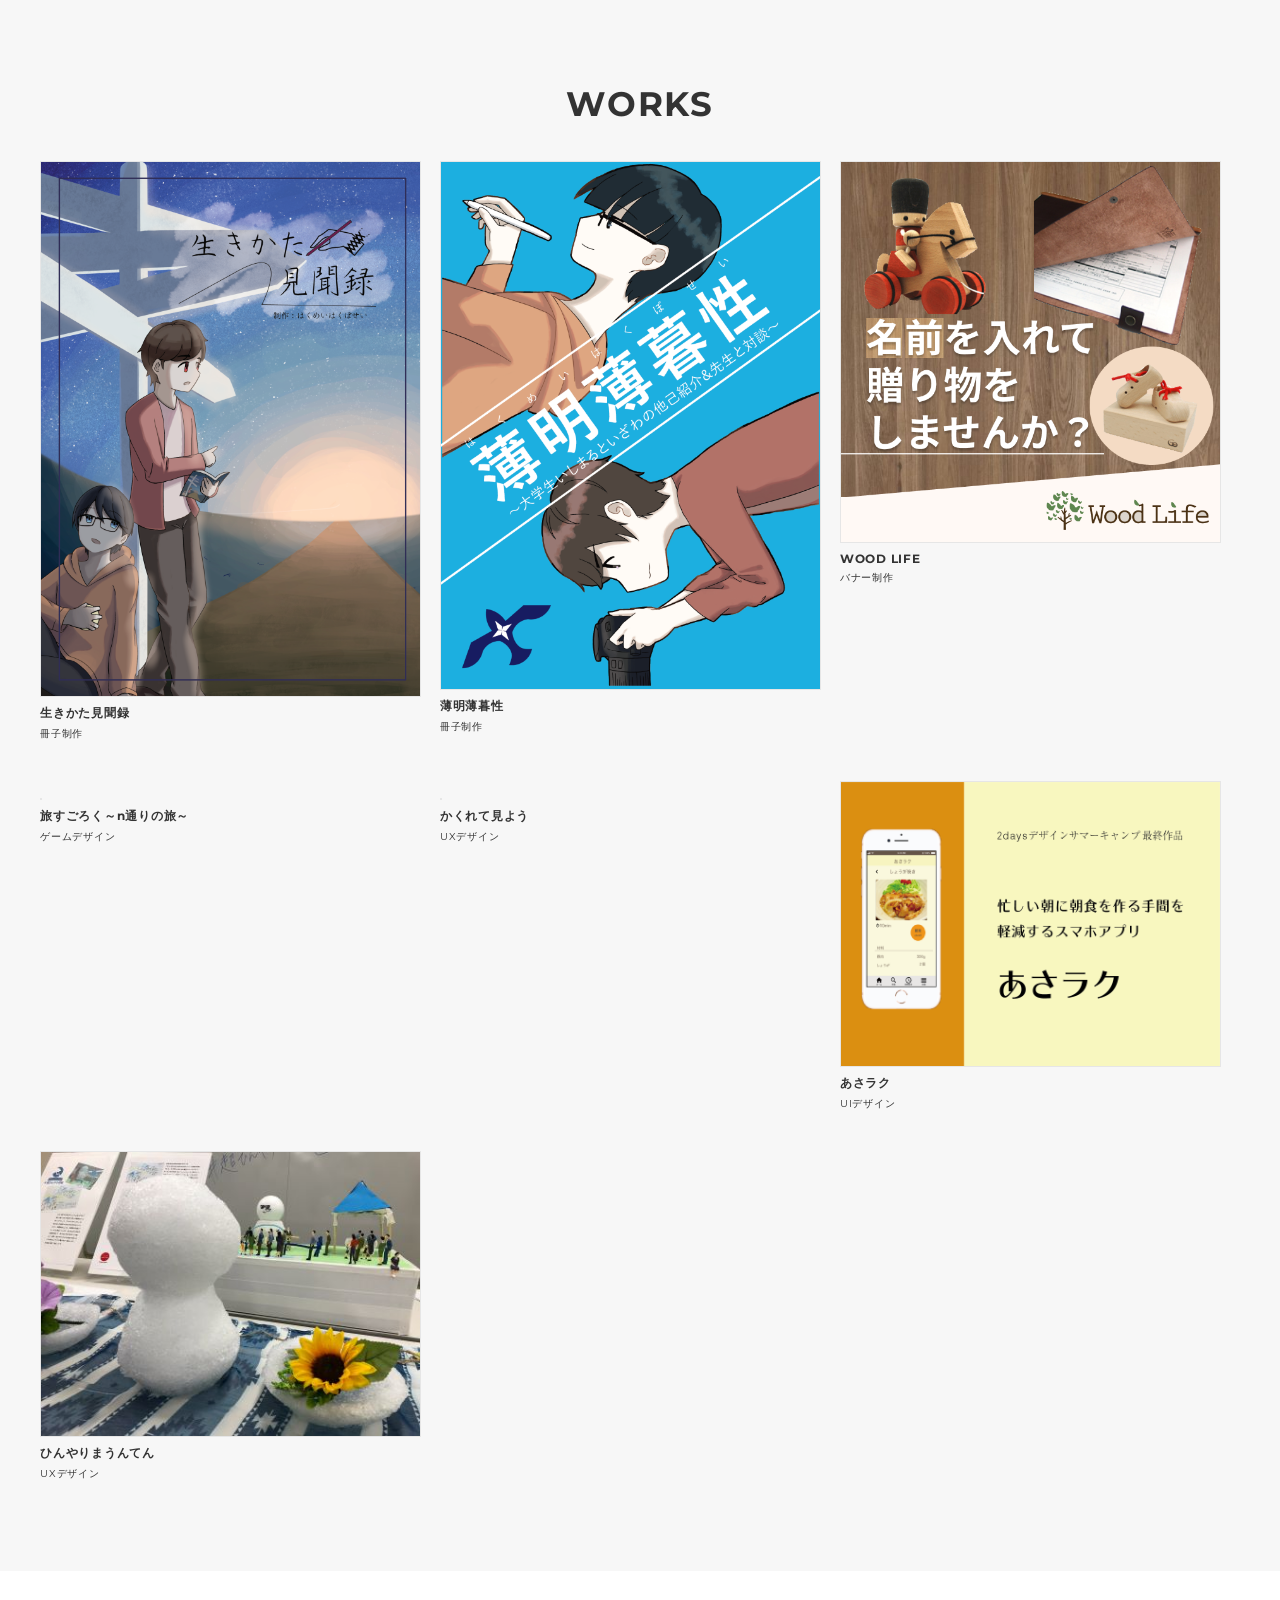
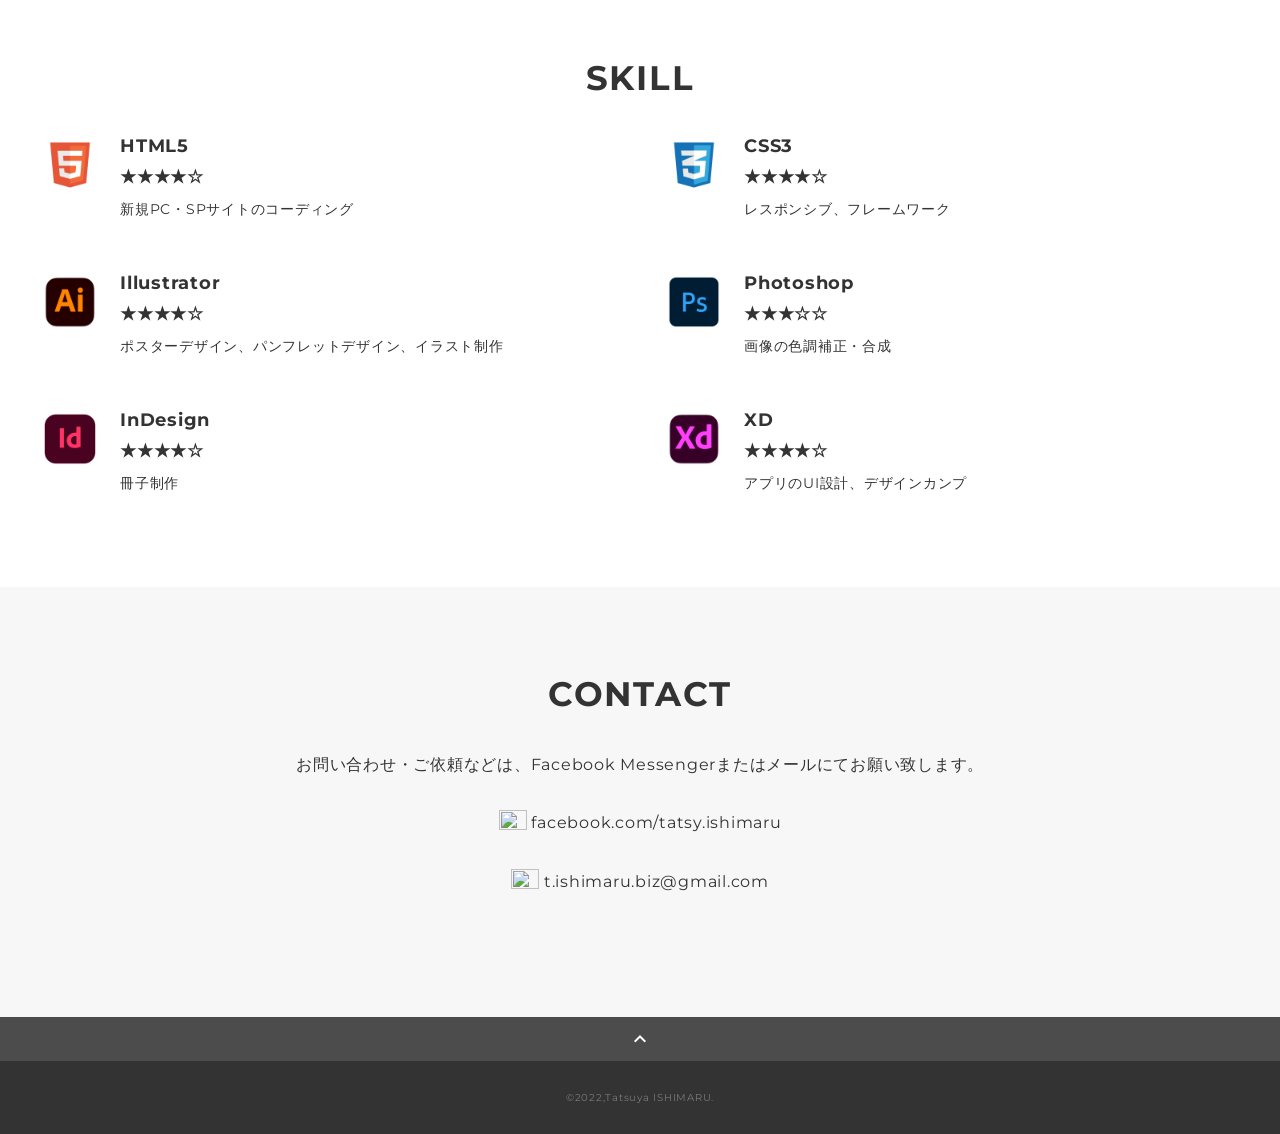
==== commit 7eeecb1b: "各Workの画像差し替え" ====
--- a/PortfolioSite/index.html
+++ b/PortfolioSite/index.html
@@ -115,12 +115,12 @@
                             <p class="works-info">バナー制作</p>
                         </a>
                         <a class="works-item" href="04-works.html">
-                            <div class="works-img"><img src="img/travelgame.JPG" alt="" /></div>
+                            <div class="works-img"><img src="img/travelgame.jpg" alt="" /></div>
                             <p class="works-name">旅すごろく～n通りの旅～</p>
                             <p class="works-info">ゲームデザイン</p>
                         </a>
                         <a class="works-item" href="03-works.html">
-                            <div class="works-img"><img src="img/kakurete-miyou.JPG" alt="" /></div>
+                            <div class="works-img"><img src="img/kakurete-miyou.jpg" alt="" /></div>
                             <p class="works-name">かくれて見よう</p>
                             <p class="works-info">UXデザイン</p>
                         </a>
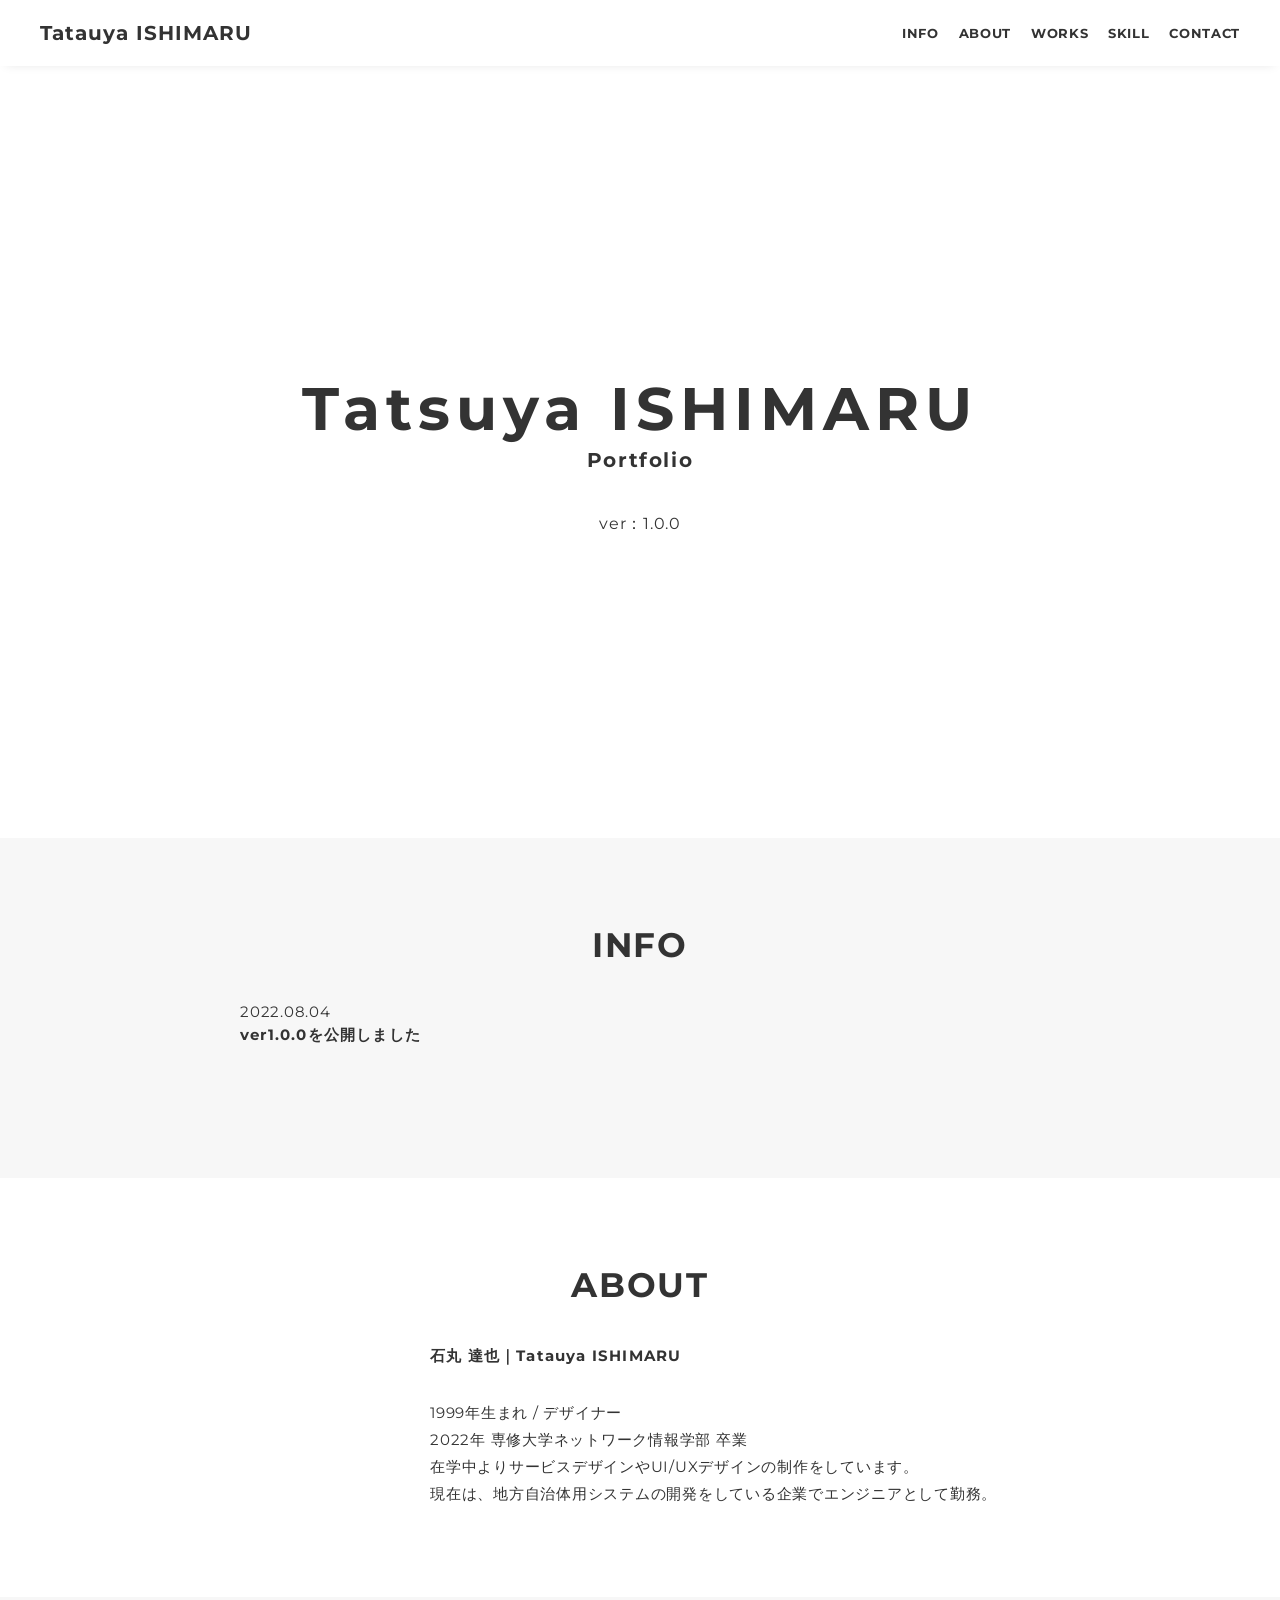
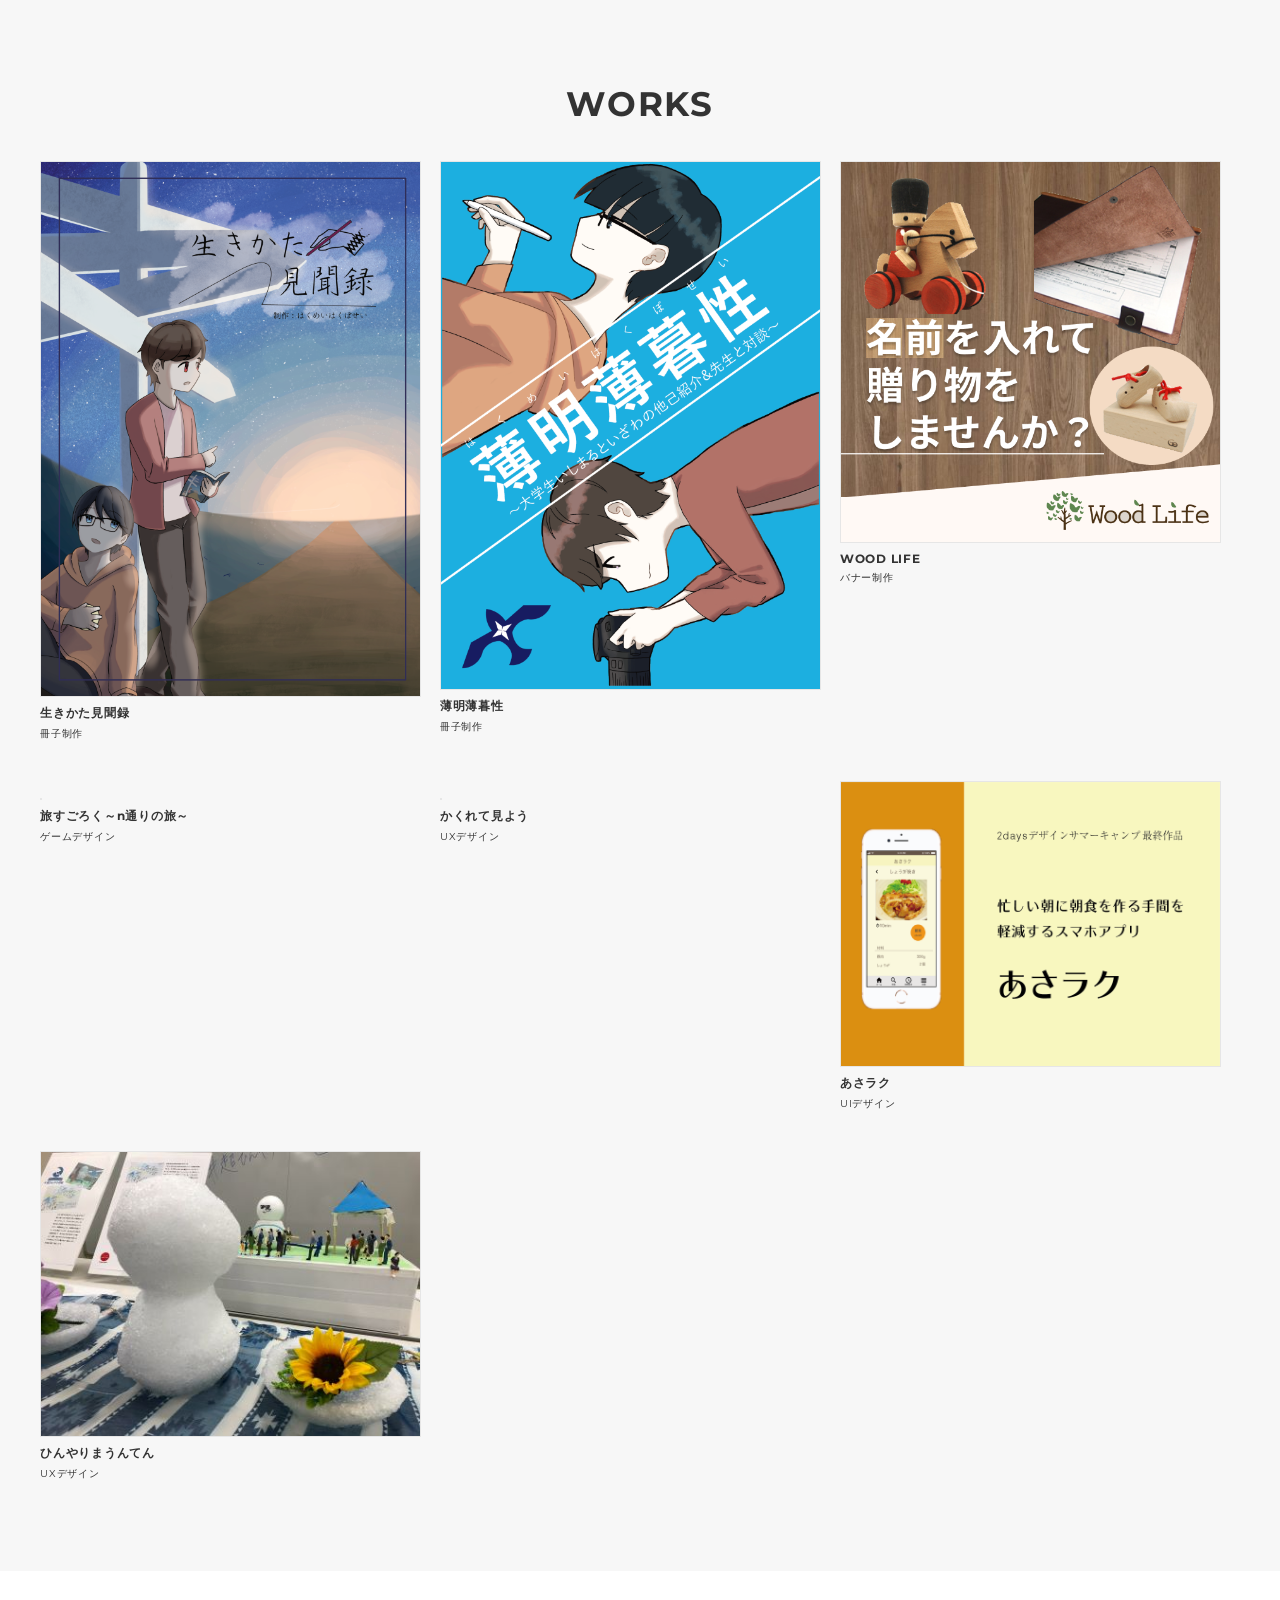
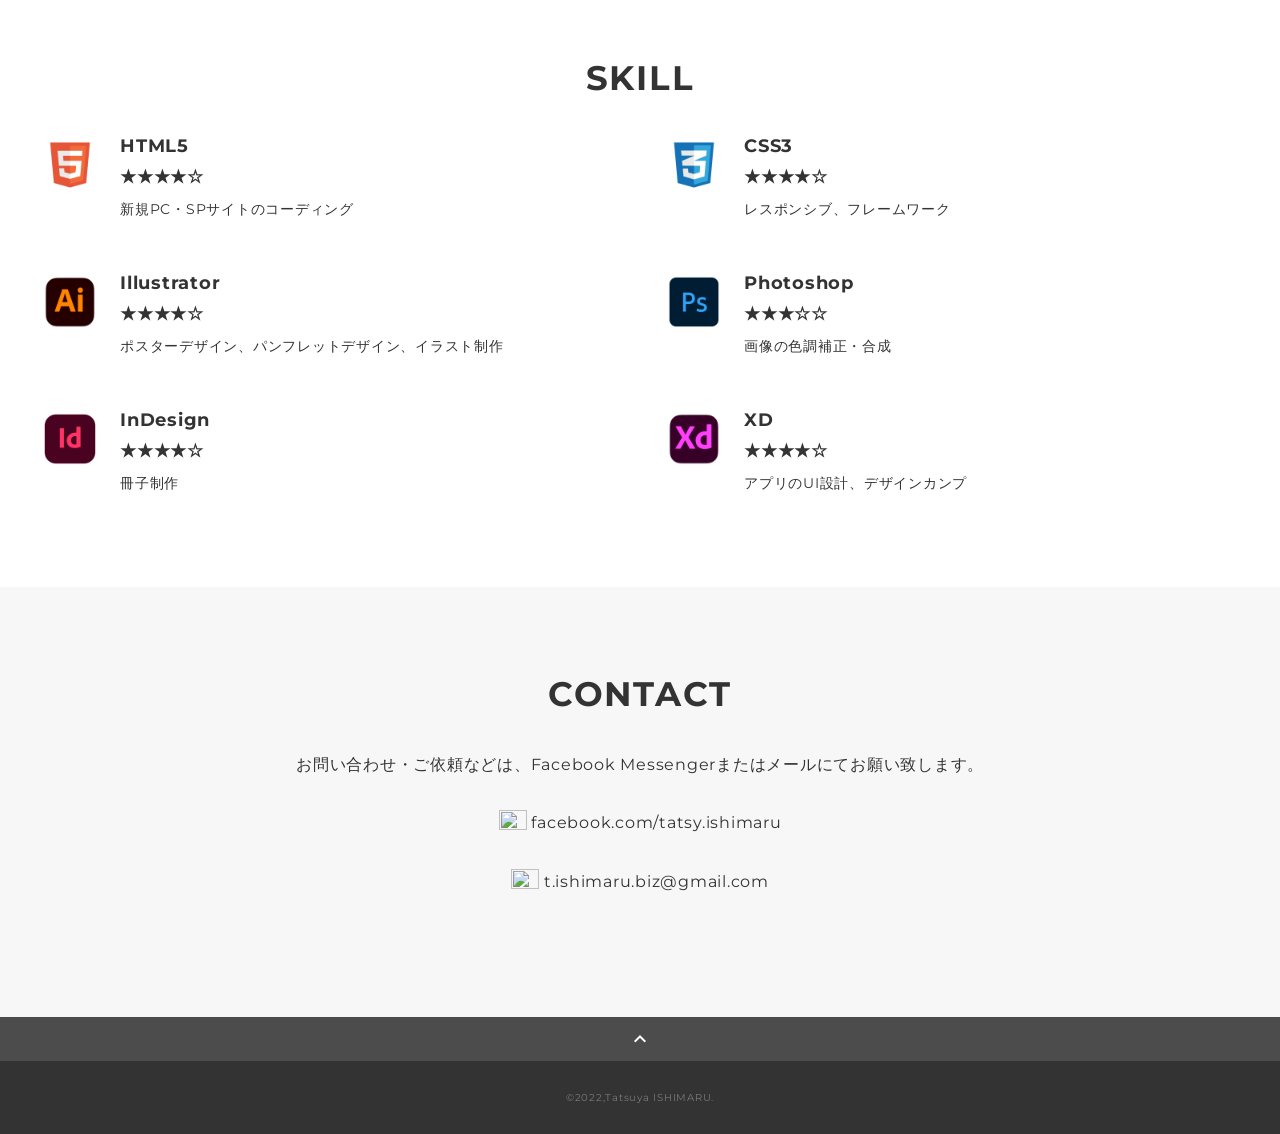
==== commit 0be72d24: "headタグの修正" ====
--- a/PortfolioSite/index.html
+++ b/PortfolioSite/index.html
@@ -2,21 +2,42 @@
 <html>
 <head>
     <meta charset="utf-8">
+    <meta http-equiv="X-UA-Compatible" content="IE=edge" />
     <meta name="viewport" content="width=device-width,initial-scale=1">
-    <meta property='og:type' content='website'>
-    <meta property='og:title' content='Tatsuya ISHIMARU'>
-    <meta property='og:url' content='URLが入る'>
-    <meta property='og:description' content='Tatsuya ISHIMARUのポートフォリオサイトです。'>
-    <meta property="og:image" content="img/ogp.png">
-    <meta name="description" content="Tatsuya ISHIMARUのポートフォリオサイトです" />
+    <meta name="description" content="Tatsuya ISHIMARU's portfolio site." />
+    <meta name="format-detection" content="telephone=no">
     <title>Tatsuya ISHIMARU</title>
+    <link rel=”canonical” href=https://t-ishimaru.jp/” />
+
+    <!-- OGP -->
+    <meta property="og:type" content="website">
+    <meta property="og:title" content="Tatsuya ISHIMARU">
+    <meta property="og:url" content="https://t-ishimaru.jp/">
+    <meta property="og:description" content="Tatsuya ISHIMARU's portfolio site.">
+    <meta property="og:site_name" content="Tatsuya ISHIMARU" />
+    <meta property="og:image" content="https://t-ishimaru.jp/img/ogp.png">
+    <meta property="og:locale" content="ja_JP" />
+    <meta name="twitter:card" content="summary_large_image" />
+    <meta property="fb:app_id" content="tatsy.ishimaru" />
+
+    <!-- icon -->
+    <link rel="shortcut icon" href="img/favicon.ico" />
+    <link rel="apple-touch-icon-precomposed" href="img/smartphone_icon.png" sizes="180x180">
+    <link rel="icon" type="image/png" href="img/smartphone_icon.png" sizes="192x192">
+
+    <!-- WindowsTile-->
+    <meta name="msapplication-TileImage" content="https://t-ishimaru.jp/img/msapplication_icon.png" />
+    <meta name="msapplication-TileColor" content="#000000" />
+
+    <!-- Font -->
     <link rel="preconnect" href="https://fonts.gstatic.com">
     <link href="https://fonts.googleapis.com/css2?family=Montserrat:wght@400;700&display=swap" rel="stylesheet">
     <link href="https://fonts.googleapis.com/css?family=Material+Icons+Outlined" rel="stylesheet">
+
+    <!-- CSS -->
     <link href="css/ress.css" media="all" rel="stylesheet" type="text/css" />
     <link href="css/style.css" media="all" rel="stylesheet" type="text/css" />
-    <link rel="shortcut icon" href="img/favicon.ico" />
-    <link rel=”canonical” href=”URLが入る” />
+
     <!-- Global site tag (gtag.js) - Google Analytics -->
     <script async src="https://www.googletagmanager.com/gtag/js?id=UA-171117516-1"></script>
     <script>
@@ -26,7 +47,6 @@
 
         gtag('config', 'UA-171117516-1');
     </script>
-
 </head>
 
 <body>
@@ -78,7 +98,7 @@
                     <h2 class="title">ABOUT</h2>
                     <div class="profile">
                         <p class="profile-img">
-                            <img src="img/profile.jpg" alt="">
+                            <img src="img/profile.png" alt="">
                         </p>
                         <div class="profile-body">
                             <p class="mv-subtitle">
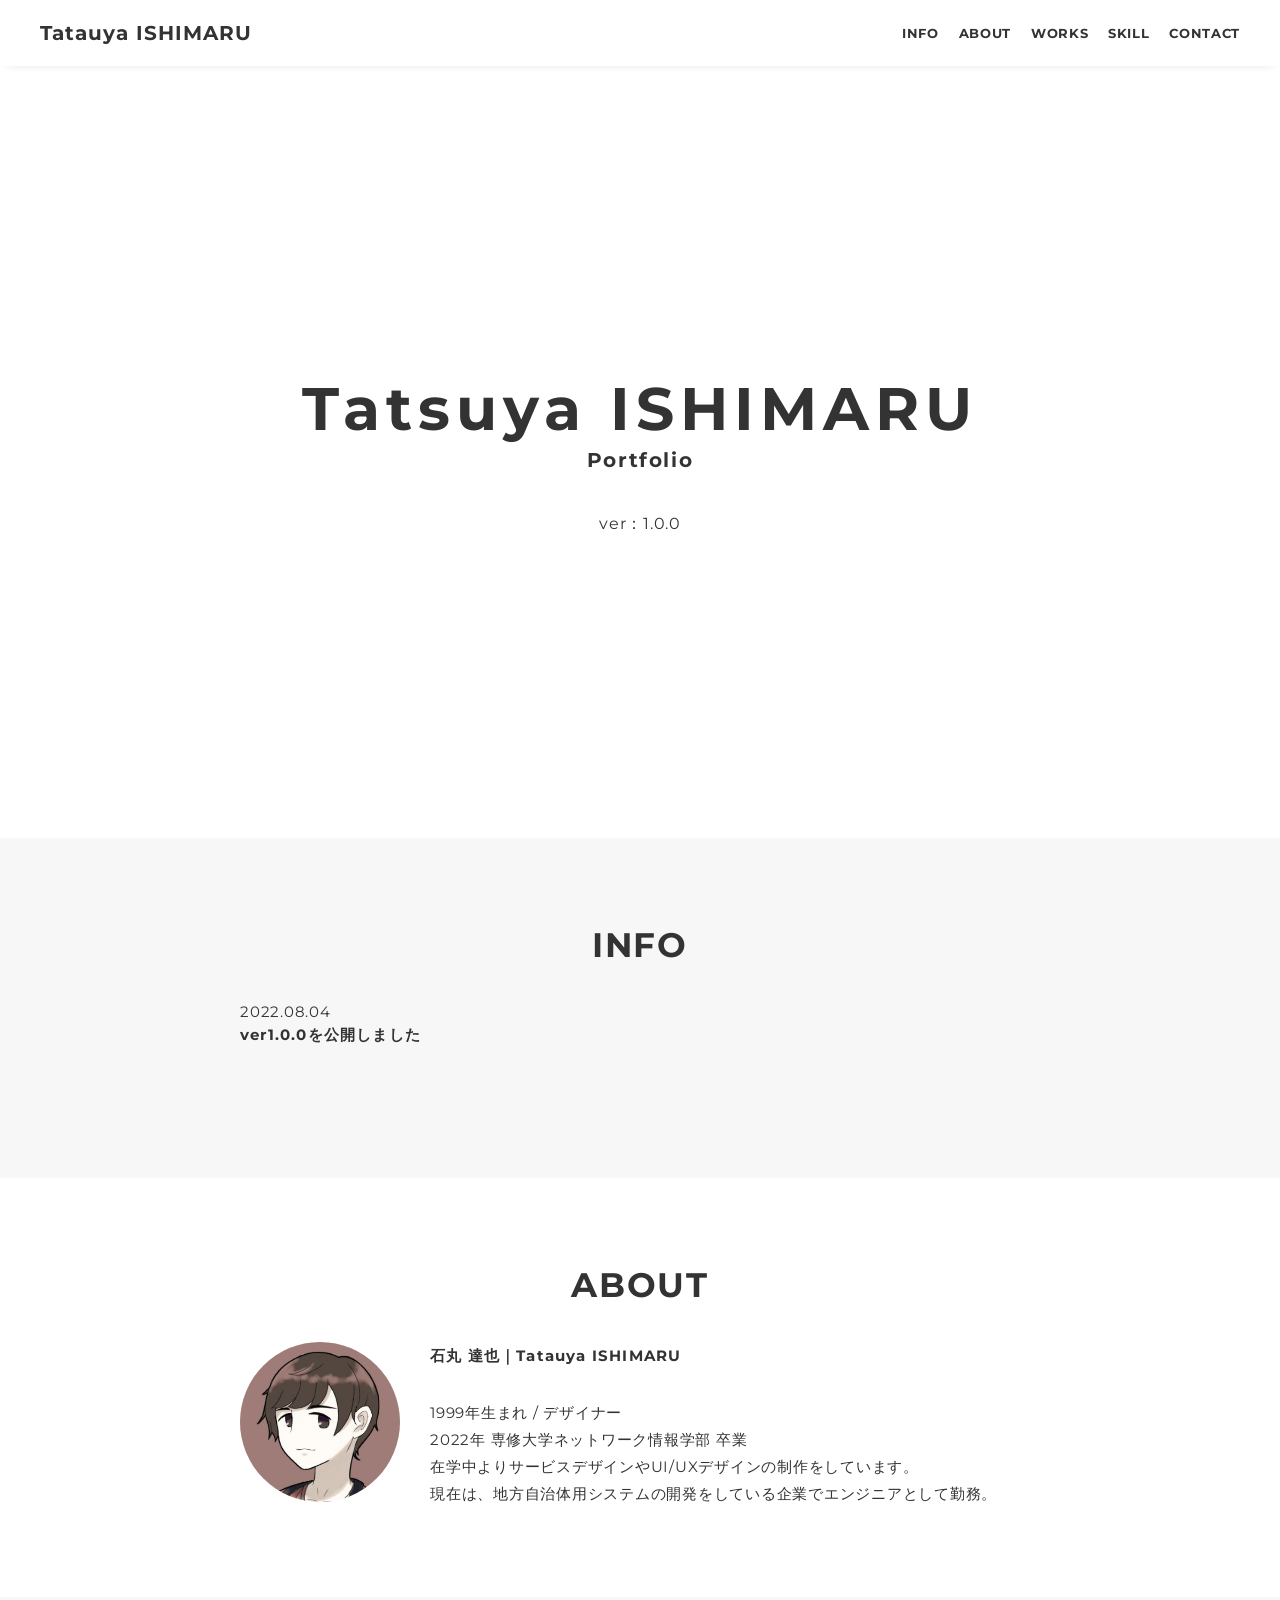
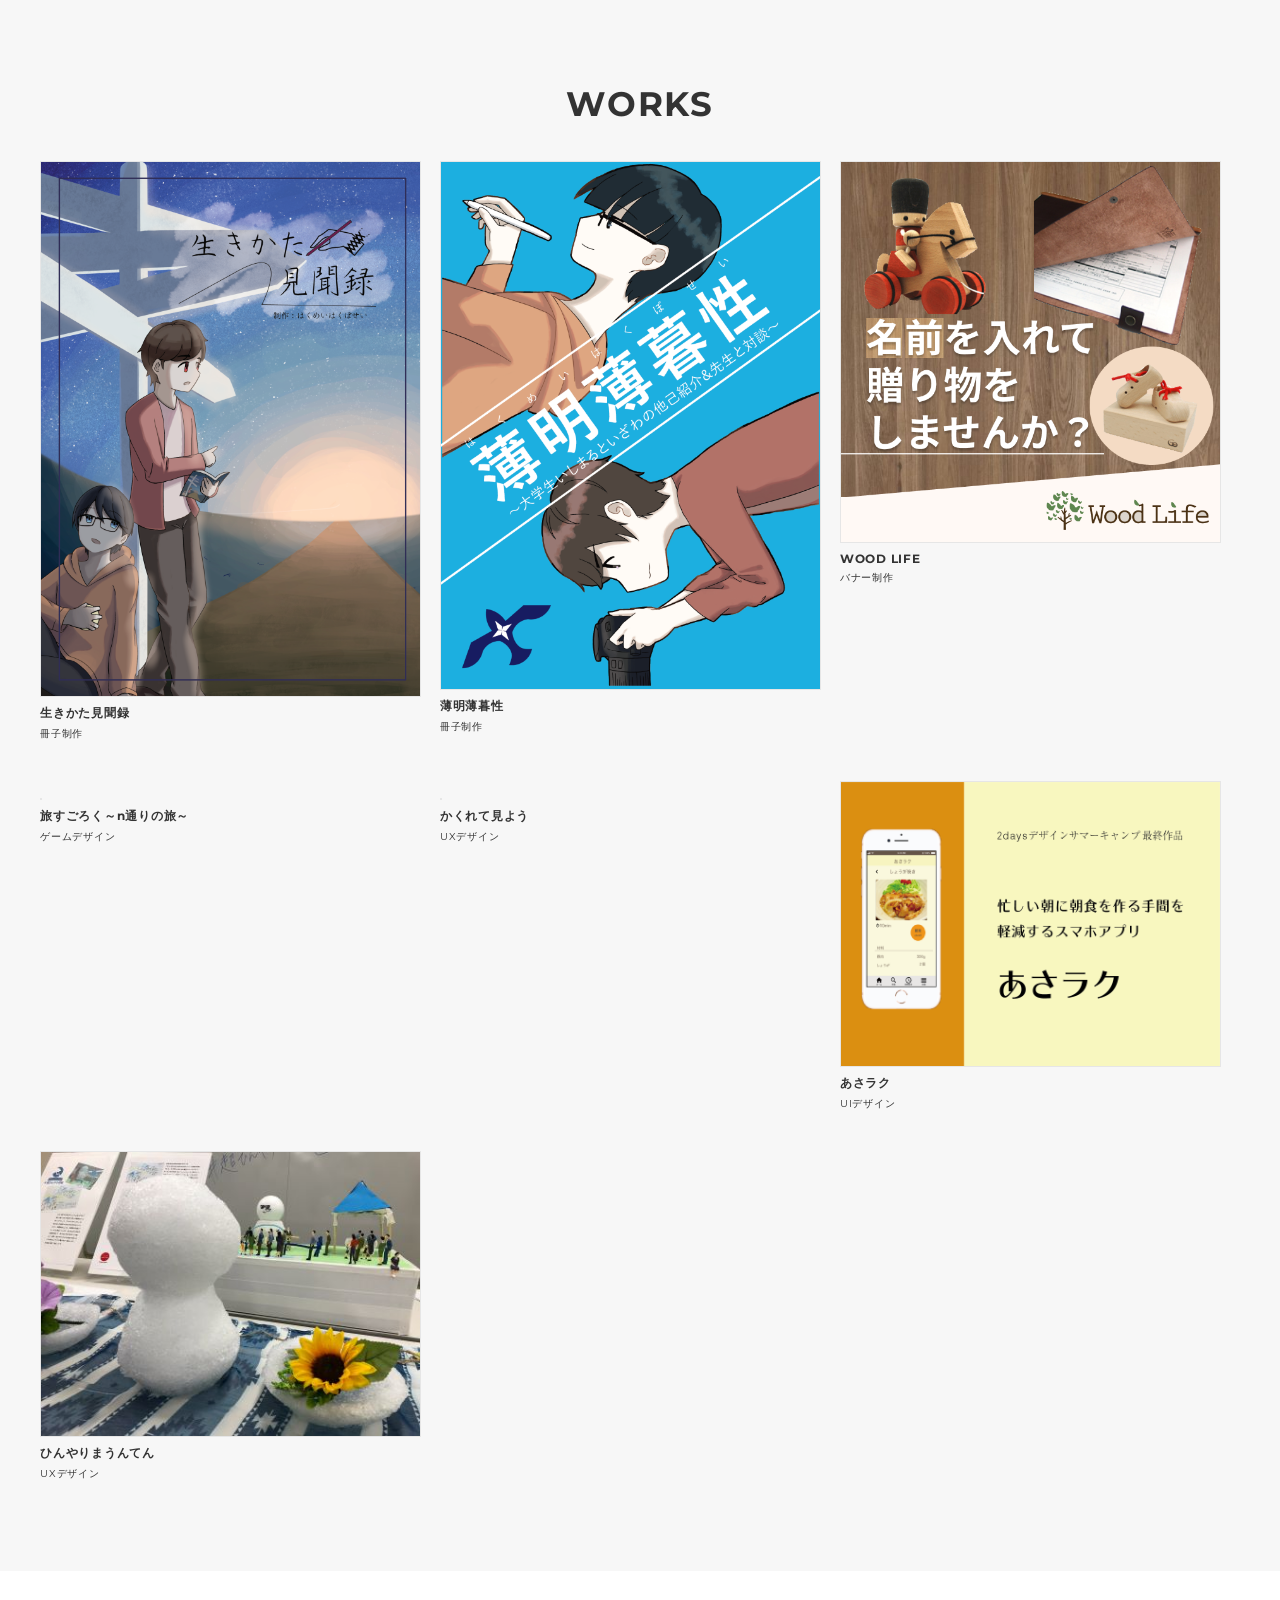
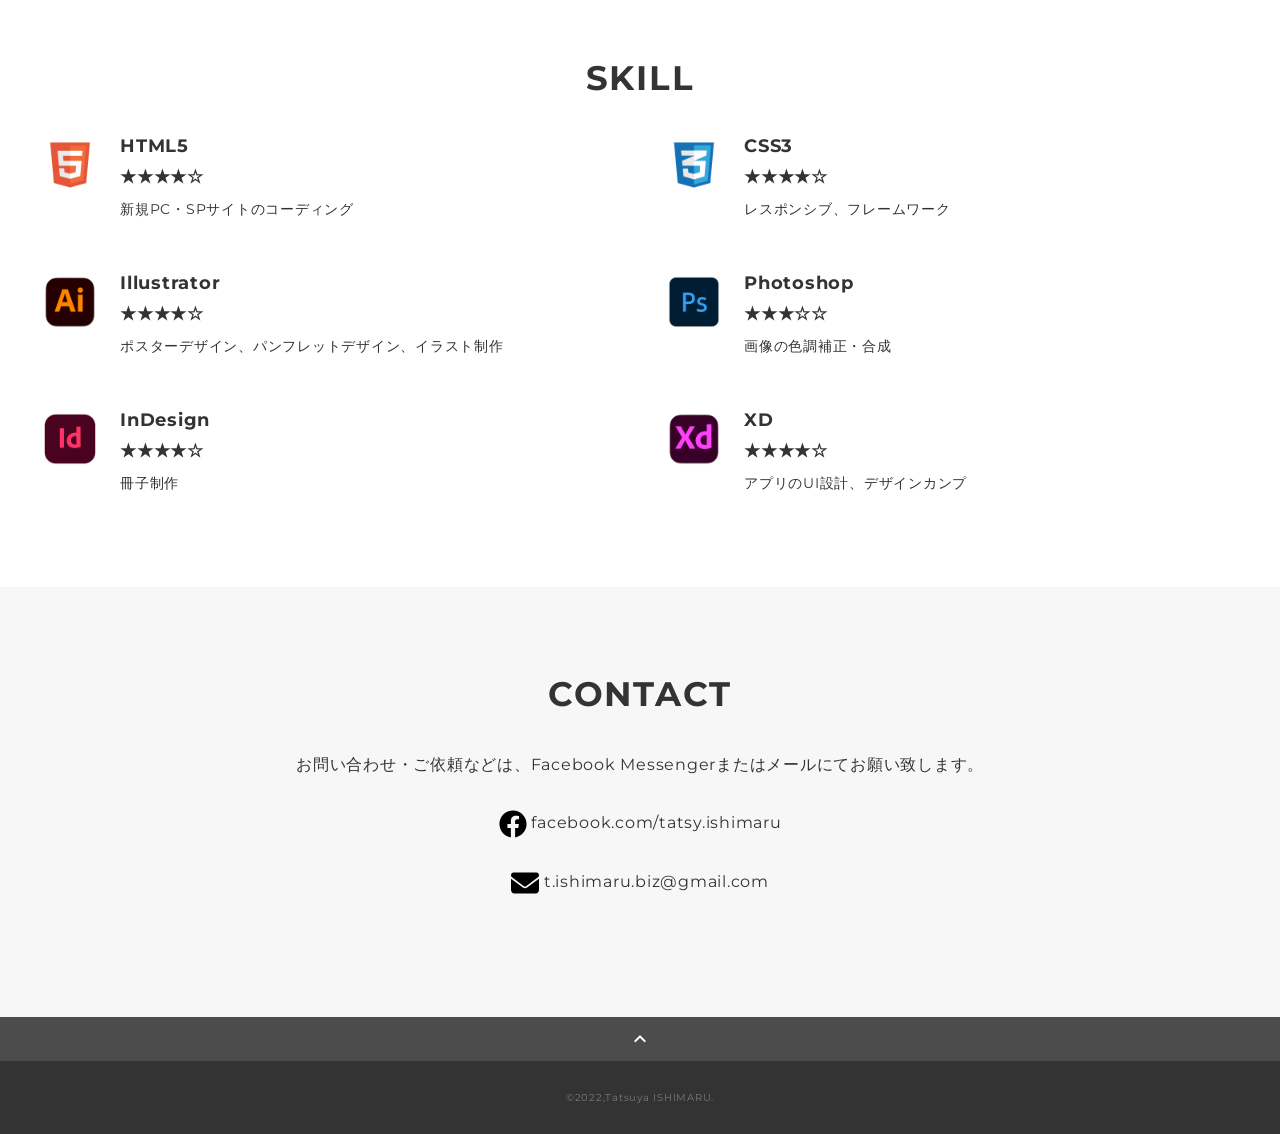
==== commit 0b1ea13a: "ショートカットアイコンの修正・差し替え" ====
--- a/PortfolioSite/index.html
+++ b/PortfolioSite/index.html
@@ -22,8 +22,8 @@
 
     <!-- icon -->
     <link rel="shortcut icon" href="img/favicon.ico" />
-    <link rel="apple-touch-icon-precomposed" href="img/smartphone_icon.png" sizes="180x180">
-    <link rel="icon" type="image/png" href="img/smartphone_icon.png" sizes="192x192">
+    <link rel="apple-touch-icon-precomposed" href="img/smartphone_icon_180×180.png" sizes="180x180">
+    <link rel="icon" type="image/png" href="img/smartphone_icon_192×192.png" sizes="192x192">
 
     <!-- WindowsTile-->
     <meta name="msapplication-TileImage" content="https://t-ishimaru.jp/img/msapplication_icon.png" />
